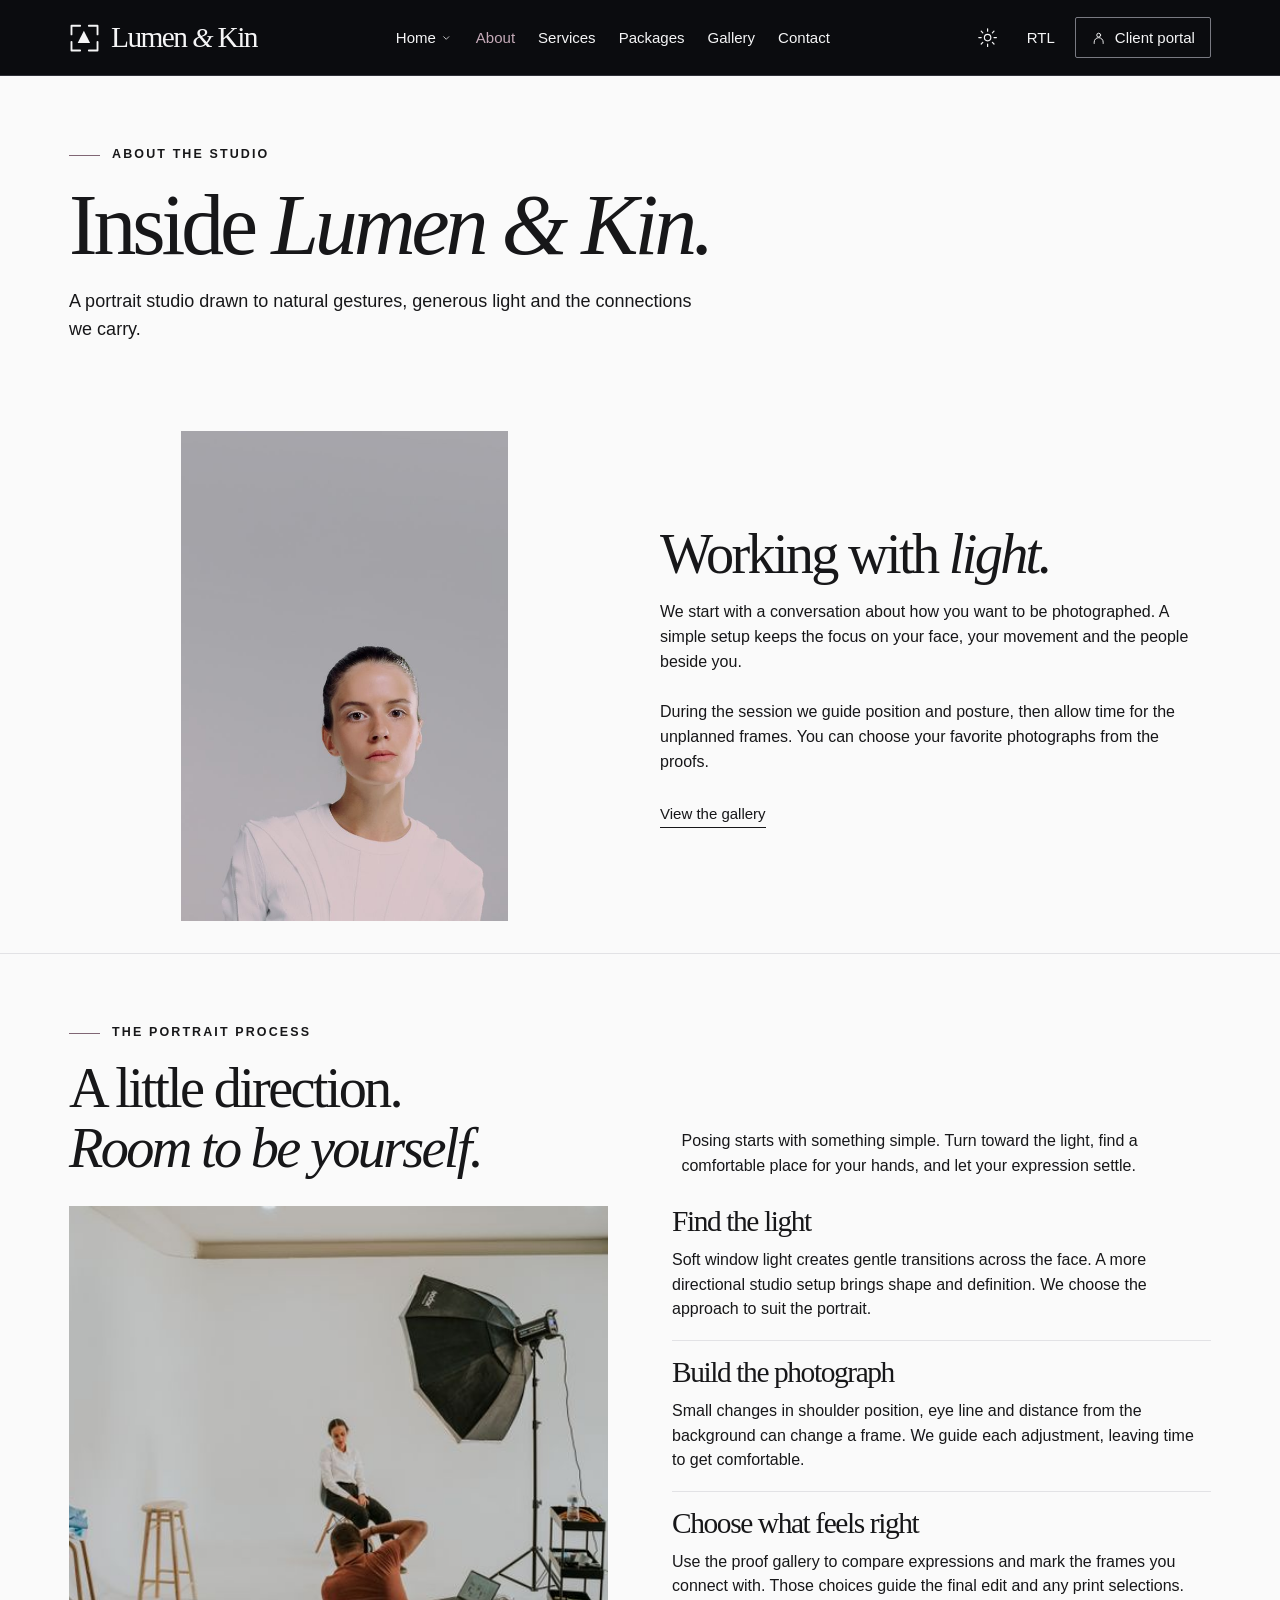
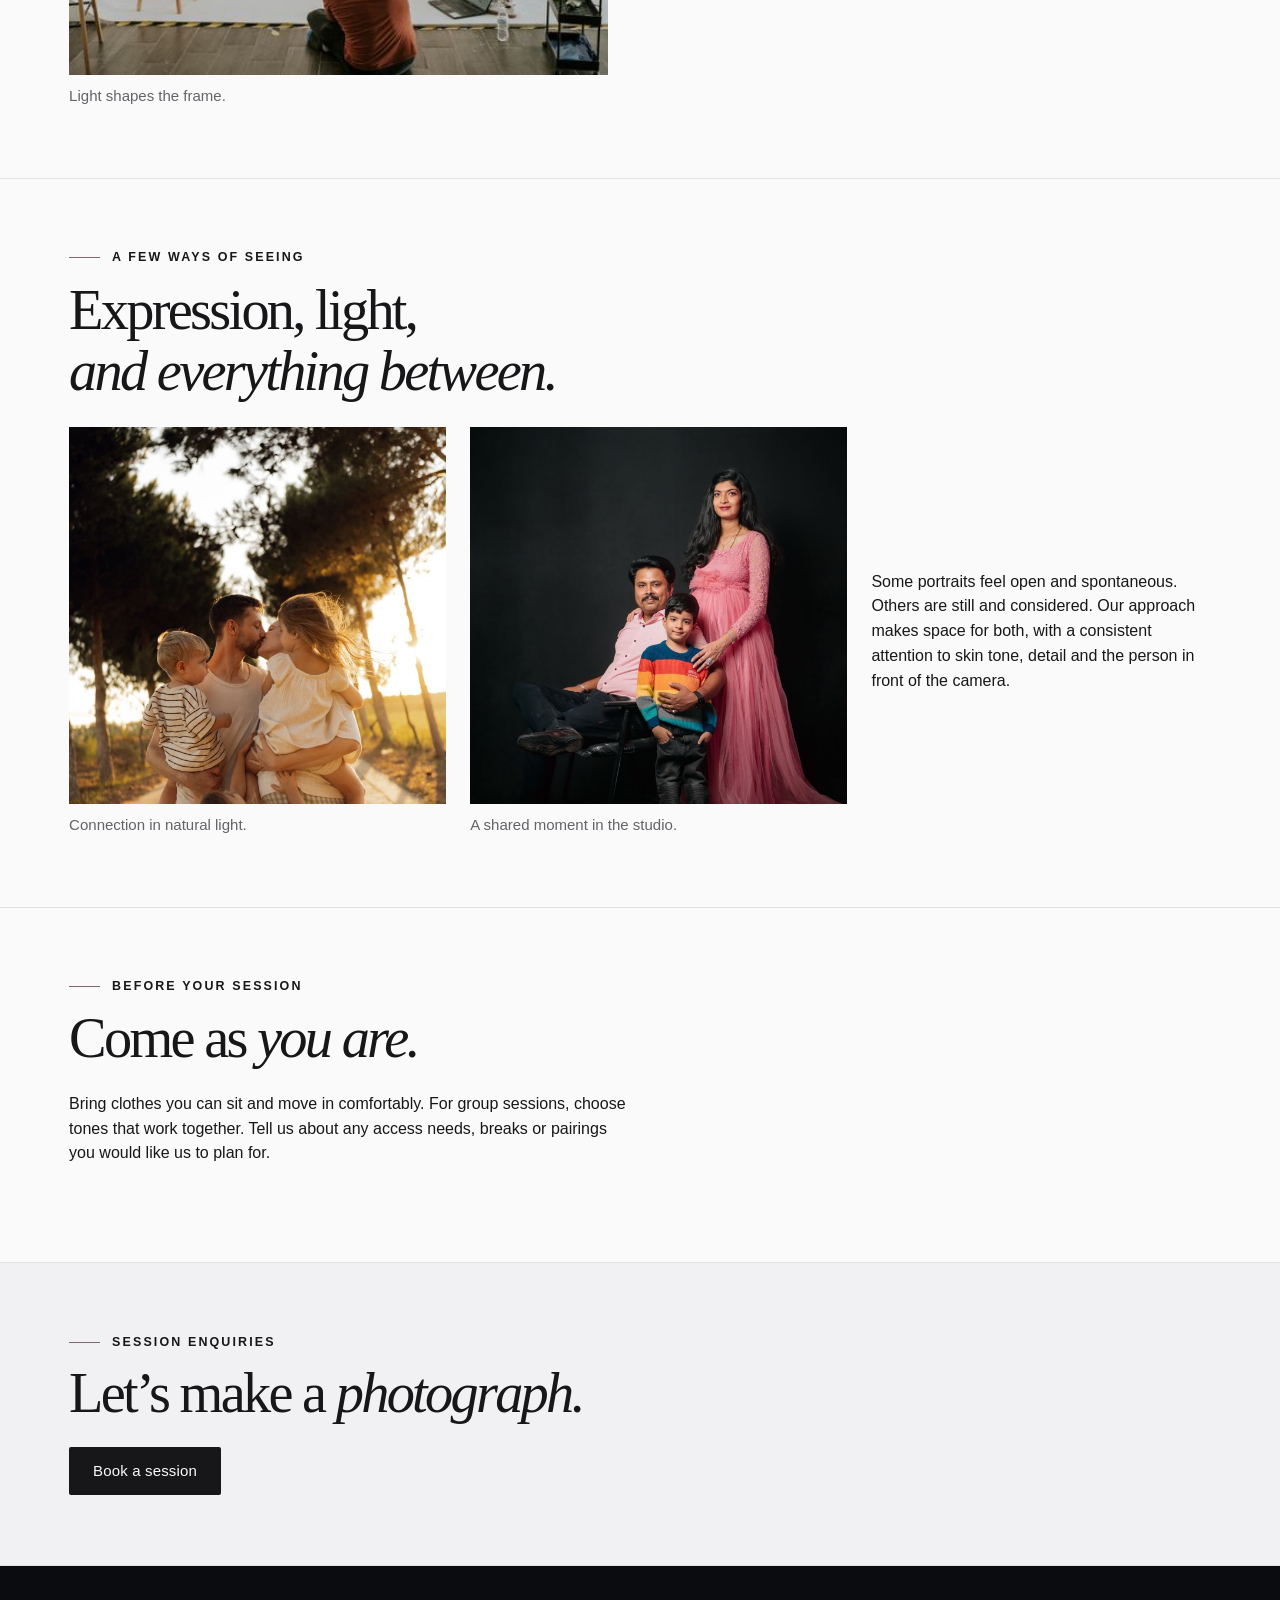
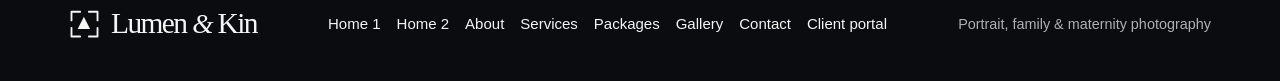
==== pages/about.html @ 0a86ef90 "Expand photography portfolio and refine monochrome visual system" ====
<!doctype html>
<html lang="en">
  <head>
    <meta charset="utf-8" />
    <meta name="viewport" content="width=device-width,initial-scale=1" />
    <title>About the studio | Lumen &amp; Kin</title>
    <meta
      name="description"
      content="Portrait, family and maternity photography at Lumen &amp; Kin."
    />
    <link rel="icon" href="../assets/icons/mark.svg" />
    <link rel="stylesheet" href="../assets/css/style.css" />
    <link rel="stylesheet" href="../assets/css/gallery.css" />
    <link rel="stylesheet" href="../assets/css/inner-pages.css" />
    <link rel="stylesheet" href="../assets/css/refinement.css" />
    <script src="../assets/js/prefs.js"></script>
  </head>
  <body data-page="about">
    <header>
      <a class="brand" href="../index.html"
        ><svg
          aria-hidden="true"
          viewBox="0 0 25 25"
          fill="none"
          stroke="currentColor"
          stroke-width="1.5"
          stroke-linecap="round"
          stroke-linejoin="round"
        >
          <path d="M2 10V3h7m14 7V3h-7M2 16v7h7m14-7v7h-7" />
          <path d="m7 17 5-10 5 10Z" fill="currentColor" stroke="none" /></svg
        ><span>Lumen <i>&amp;</i> Kin</span></a
      >
      <nav>
        <details>
          <summary class="">
            Home
            <svg
              aria-hidden="true"
              viewBox="0 0 25 25"
              fill="none"
              stroke="currentColor"
              stroke-width="1.5"
              stroke-linecap="round"
              stroke-linejoin="round"
            >
              <path d="m7 10 5 5 5-5" />
            </svg>
          </summary>
          <div>
            <a class="" href="../index.html">Home 1</a
            ><a class="" href="../pages/home2.html">Home 2</a>
          </div>
        </details>
        <a class="active" href="../pages/about.html">About</a
        ><a class="" href="../pages/services.html">Services</a
        ><a class="" href="../pages/packages.html">Packages</a
        ><a class="" href="../pages/gallery.html">Gallery</a
        ><a class="" href="../pages/contact.html">Contact</a>
      </nav>
      <div class="utilities">
        <button class="icon" data-theme aria-label="Switch theme">
          <svg
            aria-hidden="true"
            viewBox="0 0 25 25"
            fill="none"
            stroke="currentColor"
            stroke-width="1.5"
            stroke-linecap="round"
            stroke-linejoin="round"
          >
            <circle cx="12" cy="12" r="4" />
            <path
              d="M12 1v3m0 16v3M1 12h3m16 0h3M4 4l2 2m12 12 2 2M4 20l2-2M18 6l2-2"
            />
          </svg></button
        ><button class="dir" data-dir>RTL</button
        ><a class="portal" href="../pages/login.html"
          ><svg
            aria-hidden="true"
            viewBox="0 0 25 25"
            fill="none"
            stroke="currentColor"
            stroke-width="1.5"
            stroke-linecap="round"
            stroke-linejoin="round"
          >
            <circle cx="12" cy="8" r="3" />
            <path d="M5 21v-2a7 7 0 0 1 14 0v2" />
          </svg>
          Client portal</a
        >
      </div>
      <button class="hamb icon" aria-label="Open navigation" data-menu>
        <svg
          aria-hidden="true"
          viewBox="0 0 25 25"
          fill="none"
          stroke="currentColor"
          stroke-width="1.5"
          stroke-linecap="round"
          stroke-linejoin="round"
        >
          <path d="M3 6h18M3 12h18M3 18h18" />
        </svg>
      </button>
    </header>
    <dialog class="drawer">
      <div class="drawer-head">
        <a class="brand" href="../index.html"
          ><svg
            aria-hidden="true"
            viewBox="0 0 25 25"
            fill="none"
            stroke="currentColor"
            stroke-width="1.5"
            stroke-linecap="round"
            stroke-linejoin="round"
          >
            <path d="M2 10V3h7m14 7V3h-7M2 16v7h7m14-7v7h-7" />
            <path d="m7 17 5-10 5 10Z" fill="currentColor" stroke="none" /></svg
          ><span>Lumen <i>&amp;</i> Kin</span></a
        ><button class="icon" data-close aria-label="Close navigation">
          <svg
            aria-hidden="true"
            viewBox="0 0 25 25"
            fill="none"
            stroke="currentColor"
            stroke-width="1.5"
            stroke-linecap="round"
            stroke-linejoin="round"
          >
            <path d="m5 5 14 14M19 5 5 19" />
          </svg>
        </button>
      </div>
      <div class="drawer-links">
        <a class="" href="../index.html">Home 1</a
        ><a class="" href="../pages/home2.html">Home 2</a
        ><a class="active" href="../pages/about.html">About</a
        ><a class="" href="../pages/services.html">Services</a
        ><a class="" href="../pages/packages.html">Packages</a
        ><a class="" href="../pages/gallery.html">Gallery</a
        ><a class="" href="../pages/contact.html">Contact</a
        ><a class="" href="../pages/login.html">Client portal</a>
      </div>
      <div class="tools">
        <button class="icon" data-theme aria-label="Switch theme">
          <svg
            aria-hidden="true"
            viewBox="0 0 25 25"
            fill="none"
            stroke="currentColor"
            stroke-width="1.5"
            stroke-linecap="round"
            stroke-linejoin="round"
          >
            <circle cx="12" cy="12" r="4" />
            <path
              d="M12 1v3m0 16v3M1 12h3m16 0h3M4 4l2 2m12 12 2 2M4 20l2-2M18 6l2-2"
            />
          </svg></button
        ><button class="dir" data-dir>RTL</button>
      </div>
    </dialog>
    <main>
      <section class="pagehead wrap">
        <div class="eyebrow"><b></b>ABOUT THE STUDIO</div>
        <h1>Inside <em>Lumen &amp; Kin.</em></h1>
        <p>
          A portrait studio drawn to natural gestures, generous light and the
          connections we carry.
        </p>
      </section>
      <section class="wrap story">
        <img
          src="../assets/images/portraits/p-about.jpg"
          alt="A portrait in soft, directional light"
          class=""
          loading="lazy"
          decoding="async"
          srcset="
            ../assets/images/portraits/p-about-small.jpg  640w,
            ../assets/images/portraits/p-about.jpg       1400w
          "
          sizes="(max-width:740px) 100vw, 50vw"
          width="1400"
          height="2100"
        />
        <div>
          <h2>Working with <em>light.</em></h2>
          <p>
            We start with a conversation about how you want to be photographed.
            A simple setup keeps the focus on your face, your movement and the
            people beside you.
          </p>
          <p>
            During the session we guide position and posture, then allow time
            for the unplanned frames. You can choose your favorite photographs
            from the proofs.
          </p>
          <a class="textlink" href="../pages/gallery.html">View the gallery</a>
        </div>
      </section>
      <section class="wrap process-feature">
        <div class="eyebrow"><b></b>THE PORTRAIT PROCESS</div>
        <div class="process-heading">
          <h2>A little direction.<br /><em>Room to be yourself.</em></h2>
          <p>
            Posing starts with something simple. Turn toward the light, find a
            comfortable place for your hands, and let your expression settle.
          </p>
        </div>
        <div class="process-grid">
          <figure>
            <img
              src="../assets/images/studio/session-light.jpg"
              alt="A model being photographed during a portrait session"
              class=""
              loading="lazy"
              decoding="async"
              srcset="
                ../assets/images/studio/session-light-small.jpg  640w,
                ../assets/images/studio/session-light.jpg       1400w
              "
              sizes="(max-width:740px) 100vw, 50vw"
              width="1400"
              height="933"
            />
            <figcaption>Light shapes the frame.</figcaption>
          </figure>
          <div>
            <article>
              <h3>Find the light</h3>
              <p>
                Soft window light creates gentle transitions across the face. A
                more directional studio setup brings shape and definition. We
                choose the approach to suit the portrait.
              </p>
            </article>
            <article>
              <h3>Build the photograph</h3>
              <p>
                Small changes in shoulder position, eye line and distance from
                the background can change a frame. We guide each adjustment,
                leaving time to get comfortable.
              </p>
            </article>
            <article>
              <h3>Choose what feels right</h3>
              <p>
                Use the proof gallery to compare expressions and mark the frames
                you connect with. Those choices guide the final edit and any
                print selections.
              </p>
            </article>
          </div>
        </div>
      </section>
      <section class="wrap portrait-notes">
        <div class="eyebrow"><b></b>A FEW WAYS OF SEEING</div>
        <h2>Expression, light,<br /><em>and everything between.</em></h2>
        <div class="portrait-notes-grid">
          <figure>
            <img
              src="../assets/images/family/family-2.jpg"
              alt="Family embracing in outdoor light"
              class=""
              loading="lazy"
              decoding="async"
              srcset="
                ../assets/images/family/family-2-small.jpg  640w,
                ../assets/images/family/family-2.jpg       1100w
              "
              sizes="(max-width:740px) 100vw, 50vw"
              width="1100"
              height="1650"
            />
            <figcaption>Connection in natural light.</figcaption>
          </figure>
          <figure>
            <img
              src="../assets/images/maternity/maternity-2.jpg"
              alt="A family maternity portrait"
              class=""
              loading="lazy"
              decoding="async"
              srcset="
                ../assets/images/maternity/maternity-2-small.jpg  640w,
                ../assets/images/maternity/maternity-2.jpg       1100w
              "
              sizes="(max-width:740px) 100vw, 50vw"
              width="1100"
              height="1650"
            />
            <figcaption>A shared moment in the studio.</figcaption>
          </figure>
          <p>
            Some portraits feel open and spontaneous. Others are still and
            considered. Our approach makes space for both, with a consistent
            attention to skin tone, detail and the person in front of the
            camera.
          </p>
        </div>
      </section>
      <section class="wrap textblock">
        <div class="eyebrow"><b></b>BEFORE YOUR SESSION</div>
        <h2>Come as <em>you are.</em></h2>
        <p>
          Bring clothes you can sit and move in comfortably. For group sessions,
          choose tones that work together. Tell us about any access needs,
          breaks or pairings you would like us to plan for.
        </p>
      </section>
      <section class="invite wrap">
        <div class="eyebrow"><b></b>SESSION ENQUIRIES</div>
        <h2>Let’s make a <em>photograph.</em></h2>
        <a class="button" href="../pages/contact.html">Book a session</a>
      </section>
    </main>
    <footer>
      <a class="brand" href="../index.html"
        ><svg
          aria-hidden="true"
          viewBox="0 0 25 25"
          fill="none"
          stroke="currentColor"
          stroke-width="1.5"
          stroke-linecap="round"
          stroke-linejoin="round"
        >
          <path d="M2 10V3h7m14 7V3h-7M2 16v7h7m14-7v7h-7" />
          <path d="m7 17 5-10 5 10Z" fill="currentColor" stroke="none" /></svg
        ><span>Lumen <i>&amp;</i> Kin</span></a
      >
      <nav>
        <a class="" href="../index.html">Home 1</a
        ><a class="" href="../pages/home2.html">Home 2</a
        ><a class="active" href="../pages/about.html">About</a
        ><a class="" href="../pages/services.html">Services</a
        ><a class="" href="../pages/packages.html">Packages</a
        ><a class="" href="../pages/gallery.html">Gallery</a
        ><a class="" href="../pages/contact.html">Contact</a
        ><a class="" href="../pages/login.html">Client portal</a>
      </nav>
      <small>Portrait, family &amp; maternity photography</small>
    </footer>
    <button class="back icon" aria-label="Back to top">
      <svg
        aria-hidden="true"
        viewBox="0 0 25 25"
        fill="none"
        stroke="currentColor"
        stroke-width="1.5"
        stroke-linecap="round"
        stroke-linejoin="round"
      >
        <path d="m6 14 6-6 6 6" />
      </svg>
    </button>
    <dialog id="viewer">
      <div class="viewerbar">
        <span></span
        ><button class="icon" data-close aria-label="Close viewer">
          <svg
            aria-hidden="true"
            viewBox="0 0 25 25"
            fill="none"
            stroke="currentColor"
            stroke-width="1.5"
            stroke-linecap="round"
            stroke-linejoin="round"
          >
            <path d="m5 5 14 14M19 5 5 19" />
          </svg>
        </button>
      </div>
      <img alt="" />
      <div class="viewerbar">
        <button class="round" data-viewer="-1" aria-label="Previous photograph">
          <svg
            aria-hidden="true"
            viewBox="0 0 25 25"
            fill="none"
            stroke="currentColor"
            stroke-width="1.5"
            stroke-linecap="round"
            stroke-linejoin="round"
          >
            <path d="m14 6-6 6 6 6" />
          </svg></button
        ><button class="textlink" data-viewfav hidden></button
        ><button class="round" data-viewer="1" aria-label="Next photograph">
          <svg
            aria-hidden="true"
            viewBox="0 0 25 25"
            fill="none"
            stroke="currentColor"
            stroke-width="1.5"
            stroke-linecap="round"
            stroke-linejoin="round"
          >
            <path d="m10 6 6 6-6 6" />
          </svg>
        </button>
      </div>
    </dialog>
    <script defer src="../assets/js/site-config.js"></script>
    <script defer src="../assets/js/catalog.js"></script>
    <script defer src="../assets/js/main.js"></script>
    <script defer src="../assets/js/gallery.js"></script>
  </body>
</html>
---- assets/css/style.css ----
:root {
  color-scheme: light;
  --bg: #fafafa;
  --ink: #171719;
  --muted: #636368;
  --line: #e2e2e5;
  --card: #f1f1f3;
  --paper: #ffffff;
  --accent: #806674;
  --brand-mark: currentColor;
  --pad: clamp(20px, 5.4vw, 110px);
  font-family: "Helvetica Neue", Arial, sans-serif;
  font-size: 16px;
}
:root[data-theme="dark"] {
  color-scheme: dark;
  --bg: #0b0c0f;
  --ink: #f5f5f6;
  --muted: #aeafb7;
  --line: #303139;
  --card: #18191d;
  --paper: #18191d;
  --accent: #c5aab8;
}
* {
  box-sizing: border-box;
}
body {
  margin: 0;
  background: var(--bg);
  color: var(--ink);
  line-height: 1.55;
}
a,
button,
input,
select,
textarea {
  font: inherit;
}
a,
button {
  color: inherit;
}
a {
  text-decoration: none;
}
button,
summary,
select,
input[type="range"] {
  cursor: pointer;
}
button {
  background: none;
  border: 0;
}
button:focus-visible,
a:focus-visible,
summary:focus-visible,
input:focus-visible,
select:focus-visible,
textarea:focus-visible,
[tabindex]:focus-visible {
  outline: 3px solid var(--accent);
  outline-offset: 4px;
}
button:disabled {
  opacity: 0.45;
  cursor: default;
}
[hidden] {
  display: none !important;
}
svg {
  width: 20px;
  height: 20px;
  flex: none;
}
img {
  display: block;
  max-width: 100%;
}
h1,
h2,
h3,
.brand {
  font-family: Georgia, "Times New Roman", serif;
  font-weight: 400;
  line-height: 1.07;
  margin: 0;
  letter-spacing: -0.048em;
}
h1 {
  font-size: clamp(3.3rem, 6.7vw, 7rem);
}
h2 {
  font-size: clamp(2.5rem, 4.4vw, 4.8rem);
}
h3 {
  font-size: clamp(1.6rem, 2.6vw, 2.8rem);
}
p {
  max-width: 63ch;
  margin: 1rem 0 1.6rem;
}
.muted,
.meta,
small {
  color: var(--muted);
}
small,
.meta {
  font-size: 0.9rem;
}
em {
  font-weight: 400;
}
.wrap {
  padding: clamp(42px, 5.5vw, 95px) var(--pad);
}
header {
  position: sticky;
  z-index: 10;
  top: 0;
  padding: 0 var(--pad);
  height: 76px;
  background: #0b0c0f;
  color: #f5f5f6;
  display: flex;
  align-items: center;
  justify-content: space-between;
  gap: 24px;
  border-bottom: 1px solid #303139;
}
header nav,
.utilities,
.tools,
.actions,
.section-head,
.viewerbar,
.drawer-head {
  display: flex;
  align-items: center;
  gap: 20px;
}
.brand {
  display: inline-flex;
  align-items: center;
  gap: 11px;
  font-size: clamp(25px, 2.3vw, 38px);
  white-space: nowrap;
  direction: ltr;
}
.brand svg {
  width: 31px;
  height: 31px;
  color: var(--brand-mark);
}
.brand i {
  color: var(--brand-mark);
  font-size: 0.93em;
}
.brand span {
  letter-spacing: -0.055em;
}
header nav {
  gap: clamp(15px, 1.8vw, 32px);
}
header nav a,
summary,
.portal,
.dir {
  font-size: 15px;
}
header nav a:hover,
header summary:hover,
header .active {
  color: #c5aab8;
}
details {
  position: relative;
}
summary {
  display: flex;
  align-items: center;
  gap: 4px;
  list-style: none;
}
summary::-webkit-details-marker {
  display: none;
}
summary svg {
  width: 13px;
}
header details > div {
  position: absolute;
  top: calc(100% + 14px);
  background: #18191d;
  padding: 12px;
  min-width: 115px;
  box-shadow: 0 8px 22px #0004;
}
header details a {
  display: block;
  padding: 7px;
}
.utilities {
  gap: 15px;
}
.portal {
  display: flex;
  gap: 8px;
  align-items: center;
  border: 1px solid #797a82;
  padding: 8px 15px;
  border-radius: 2px;
}
.portal svg {
  width: 16px;
}
.icon,
.round {
  display: inline-grid;
  place-items: center;
  min-width: 38px;
  min-height: 38px;
  padding: 6px;
}
.dir {
  padding: 5px;
}
.hamb {
  display: none;
}
.button {
  min-height: 46px;
  display: inline-flex;
  align-items: center;
  justify-content: center;
  background: var(--ink);
  color: var(--bg);
  padding: 11px 23px;
  border: 1px solid transparent;
  border-radius: 2px;
  font-size: 15px;
  font-weight: 500;
  letter-spacing: 0.01em;
}
.button:hover {
  filter: brightness(0.92);
}
.button.outline {
  border: 1px solid currentColor;
  background: transparent;
  color: inherit;
}
.actions {
  gap: 12px;
  flex-wrap: wrap;
}
.eyebrow {
  display: flex;
  align-items: center;
  gap: 12px;
  letter-spacing: 0.17em;
  font-size: 0.78rem;
  font-weight: 600;
  line-height: 1.4;
  text-transform: uppercase;
}
.eyebrow b {
  width: 31px;
  height: 1px;
  background: var(--accent);
}
.round {
  border: 1px solid currentColor;
  border-radius: 50%;
  width: 36px;
  height: 36px;
  min-width: 36px;
  min-height: 36px;
}
.round svg {
  width: 16px;
  height: 16px;
}
.round:hover {
  background: #8883;
}
.section-head {
  justify-content: space-between;
  align-items: baseline;
  flex-wrap: wrap;
}
.section-head h2,
.textblock h2,
.invite h2 {
  margin: 12px 0 24px;
}
.textlink {
  display: inline-flex;
  align-items: center;
  gap: 8px;
  border-bottom: 1px solid currentColor;
  font-size: 15px;
  padding: 2px 0;
}
.textlink svg {
  width: 15px;
  height: 15px;
}
.textblock,
.invite,
footer,
.packages article {
  border-top: 1px solid var(--line);
}
.story {
  display: grid;
  grid-template-columns: 1fr 1fr;
  gap: clamp(30px, 7vw, 120px);
  align-items: center;
}
.story > img {
  width: 100%;
  height: clamp(310px, 36vw, 580px);
  object-fit: cover;
  object-position: center 30%;
}
.story .eyebrow {
  margin-bottom: 18px;
}
.invite {
  background: var(--card);
}
footer {
  padding: 42px var(--pad);
  background: #0b0c0f;
  color: #f5f5f6;
  display: flex;
  align-items: center;
  flex-wrap: wrap;
  justify-content: space-between;
  gap: 28px;
}
footer nav {
  display: flex;
  gap: 16px;
  flex-wrap: wrap;
  font-size: 15px;
}
footer small {
  color: #aeafb7;
}
.back {
  position: fixed;
  bottom: 18px;
  right: 18px;
  border-radius: 50%;
  background: var(--ink);
  color: var(--bg);
  z-index: 5;
  visibility: hidden;
}
.back.show {
  visibility: visible;
}
.pagehead {
  padding-bottom: 30px;
}
.pagehead h1 {
  margin: 16px 0;
}
.pagehead p {
  font-size: 18px;
}
.service {
  scroll-margin-top: 76px;
}
.service:nth-of-type(odd) > img {
  order: 1;
}
.packages {
  display: grid;
  grid-template-columns: 1fr 1fr;
  gap: 22px;
  padding-top: 10px;
}
.packages article {
  background: var(--card);
  padding: clamp(20px, 3vw, 55px);
  scroll-margin-top: 96px;
}
.packages article:nth-child(2) {
  background: #18191d;
  color: #f5f5f6;
}
.packages article:nth-child(2) .meta {
  color: #aeafb7;
}
.packages h2 {
  font-size: clamp(34px, 3.6vw, 65px);
  margin: 14px 0;
}
.packages strong {
  font:
    32px Georgia,
    serif;
}
.choice {
  border: 1px solid var(--line);
  padding: 8px 14px;
}
.choice[aria-pressed="true"] {
  background: var(--ink);
  color: var(--bg);
}
.thumb {
  padding: 0;
  text-align: start;
  display: block;
  width: 100%;
}
dialog {
  color: var(--ink);
  background: var(--bg);
  border: 1px solid var(--line);
  max-width: 94vw;
}
dialog::backdrop {
  background: #0b0c0fbb;
}
body:has(dialog[open]) {
  overflow: hidden;
}
.drawer {
  position: fixed;
  inset: 0 auto 0 0;
  margin: 0;
  height: 100dvh;
  max-height: none;
  width: min(350px, 90vw);
  padding: 20px;
  overflow: auto;
}
.drawer-head,
.viewerbar {
  justify-content: space-between;
}
.drawer-links {
  display: grid;
  gap: 2px;
  margin: 20px 0;
}
.drawer-links a {
  padding: 9px 0;
  border-bottom: 1px solid var(--line);
}
.drawer .brand svg,
.drawer .brand i {
  color: var(--accent);
}
.viewerbar {
  padding: 6px;
}
.formwrap {
  max-width: 1050px;
  padding-top: 10px;
}
.formgrid {
  display: grid;
  grid-template-columns: 1fr 1fr;
  gap: 0 18px;
}
label {
  display: block;
  margin-bottom: 18px;
  font-size: 15px;
}
input,
textarea,
select {
  display: block;
  width: 100%;
  margin-top: 6px;
  border: 1px solid var(--line);
  border-radius: 2px;
  background: var(--paper);
  color: var(--ink);
  padding: 12px;
  min-width: 0;
}
select {
  appearance: none;
  padding-inline-end: 32px;
  background-image: url("data:image/svg+xml,%3Csvg xmlns='http://www.w3.org/2000/svg' width='12' height='8'%3E%3Cpath d='m1 1 5 5 5-5' fill='none' stroke='%23888075' stroke-width='2'/%3E%3C/svg%3E");
  background-repeat: no-repeat;
  background-position: right 12px center;
}
textarea {
  resize: vertical;
}
pre {
  white-space: pre-wrap;
  overflow-wrap: anywhere;
  font: inherit;
}
.check {
  display: flex;
  gap: 10px;
  align-items: center;
}
.check input {
  width: auto;
  margin: 0;
}
#review h2 {
  font-size: clamp(26px, 3vw, 40px);
  margin: 20px 0;
}
.notice {
  color: var(--muted);
  font-size: 15px;
}
.check input {
  accent-color: var(--accent);
}
[dir="rtl"] select {
  background-position: left 12px center;
}
@media (max-width: 1180px) {
  header nav,
  .utilities {
    display: none;
  }
  .hamb {
    display: flex;
  }
}
@media (max-width: 740px) {
  header {
    height: 64px;
  }
  .brand {
    font-size: 27px;
  }
  .wide {
    display: none;
  }
  .story,
  .packages,
  .formgrid {
    grid-template-columns: 1fr;
  }
  .story {
    gap: 24px;
  }
  .service:nth-of-type(odd) > img {
    order: 0;
  }
  .pagehead p {
    font-size: 16px;
  }
  .section-head {
    gap: 4px;
  }
  .textlink {
    font-size: 14px;
  }
  .eyebrow {
    font-size: 12px;
  }
  .actions {
    gap: 8px;
  }
  .invite h2 {
    margin: 14px 0 22px;
  }
  .drawer .tools {
    gap: 12px;
  }
}
@media (prefers-reduced-motion: reduce) {
  *,
  *::before,
  *::after {
    animation: none !important;
    transition: none !important;
    scroll-behavior: auto !important;
  }
}
---- assets/css/gallery.css ----
.filters {
  display: flex;
  gap: 8px;
  flex-wrap: wrap;
  margin-bottom: 24px;
}
.filters button {
  border: 1px solid var(--line);
  padding: 8px 14px;
}
.filters [aria-pressed="true"] {
  background: var(--ink);
  color: var(--bg);
}
.gallery-grid {
  display: grid;
  grid-template-columns: repeat(3, minmax(0, 1fr));
  gap: 24px;
}
.gallery-grid button {
  padding: 0;
  text-align: start;
  display: block;
  width: 100%;
}
.gallery-grid img {
  width: 100%;
  aspect-ratio: 4/5;
  object-fit: cover;
  object-position: 50% 30%;
  background: var(--card);
}
.gallery-grid button span {
  display: flex;
  align-items: baseline;
  justify-content: space-between;
  gap: 8px;
  margin-top: 8px;
  font:
    24px Georgia,
    serif;
}
.gallery-grid small {
  font:
    14px Arial,
    sans-serif;
}
#viewer {
  width: fit-content;
  padding: 14px;
}
#viewer > img {
  width: auto;
  max-width: min(960px, 85vw);
  height: min(65vh, 700px);
  object-fit: contain;
}
@media (max-width: 740px) {
  .gallery-grid {
    grid-template-columns: repeat(2, minmax(0, 1fr));
    gap: 14px;
  }
  .gallery-grid button span {
    display: block;
    font-size: 20px;
  }
  .gallery-grid small {
    display: block;
  }
}
#viewer {
  touch-action: pan-y;
}
---- assets/css/inner-pages.css ----
.process-feature,
.portrait-notes,
.service-prep,
.package-comparison,
.photo-faq {
  border-top: 1px solid var(--line);
}
.process-heading {
  display: grid;
  grid-template-columns: 1.1fr 1fr;
  align-items: end;
  gap: 30px;
  margin: 16px 0 28px;
}
.process-heading p {
  margin: 0;
}
.process-grid {
  display: grid;
  grid-template-columns: 1fr 1fr;
  align-items: start;
  gap: clamp(24px, 5vw, 70px);
}
.process-grid figure,
.portrait-notes figure {
  margin: 0;
}
.process-grid img {
  width: 100%;
  height: auto;
  aspect-ratio: 1.15;
  object-fit: cover;
  object-position: center;
}
.process-grid article + article {
  border-top: 1px solid var(--line);
  padding-top: 16px;
}
.process-grid h3,
.prep-columns h3,
.enquiry-guide h3 {
  font-size: clamp(25px, 2.3vw, 36px);
}
.process-grid article p {
  margin: 10px 0 18px;
}
.process-grid figcaption,
.portrait-notes figcaption {
  font-size: 15px;
  color: var(--muted);
  margin-top: 9px;
}
.portrait-notes h2,
.service-prep h2,
.package-comparison h2,
.photo-faq h2 {
  margin: 14px 0 26px;
}
.portrait-notes-grid {
  display: grid;
  grid-template-columns: 1fr 1fr 0.9fr;
  gap: 24px;
  align-items: center;
}
.portrait-notes-grid img {
  width: 100%;
  height: auto;
  aspect-ratio: 1;
  object-fit: cover;
  object-position: center 28%;
}
.portrait-notes-grid p {
  margin: 0;
}
.prep-columns {
  display: grid;
  grid-template-columns: 1fr 1fr;
  gap: clamp(20px, 5vw, 80px);
}
.service-portrait {
  padding-top: 24px;
}
.service-family {
  grid-template-columns: 1.15fr 0.85fr;
  background: var(--card);
}
.service-family > img {
  order: 0 !important;
  height: auto;
  aspect-ratio: 1.15;
}
.service-maternity {
  grid-template-columns: 0.82fr 1fr;
}
.service-maternity > img {
  order: 1 !important;
  height: clamp(340px, 40vw, 550px);
  object-fit: contain;
}
.package-context {
  display: grid;
  grid-template-columns: 0.8fr 1.2fr;
  gap: clamp(24px, 5vw, 70px);
  align-items: center;
  padding-top: 15px;
  padding-bottom: 36px;
}
.package-context h2 {
  font-size: clamp(34px, 3.4vw, 58px);
  margin-top: 16px;
}
.package-photo-strip {
  display: grid;
  grid-template-columns: repeat(3, 1fr);
  gap: 12px;
}
.package-photo-strip img {
  width: 100%;
  height: auto;
  aspect-ratio: 0.68;
  object-fit: cover;
  object-position: center 25%;
}
.comparison-scroll {
  overflow-x: auto;
  border: 1px solid var(--line);
}
.comparison-scroll table {
  width: 100%;
  min-width: 720px;
  border-collapse: collapse;
  text-align: start;
}
.comparison-scroll caption {
  text-align: start;
  padding: 14px 18px;
  color: var(--muted);
  font-size: 15px;
}
.comparison-scroll th,
.comparison-scroll td {
  padding: 16px 18px;
  text-align: start;
  border-top: 1px solid var(--line);
  font-size: 15px;
}
.comparison-scroll th {
  font-weight: 500;
}
.enquiry-guide {
  display: grid;
  grid-template-columns: 0.8fr 1.2fr;
  align-items: center;
  gap: clamp(24px, 6vw, 80px);
  border-top: 1px solid var(--line);
}
.enquiry-guide img {
  width: 100%;
  height: auto;
  max-height: 460px;
  object-fit: cover;
  object-position: center 25%;
}
.enquiry-guide h2 {
  margin-top: 16px;
}
.photo-faq details {
  border-top: 1px solid var(--line);
  padding: 18px 0;
}
.photo-faq details:last-child {
  border-bottom: 1px solid var(--line);
}
.photo-faq summary {
  display: list-item;
  font-size: 18px;
  line-height: 1.5;
  list-style-position: inside;
}
.photo-faq details p {
  padding-inline-start: 22px;
  margin: 14px 0 0;
}
@media (min-width: 741px) and (max-width: 1024px) {
  .process-grid {
    gap: 26px;
  }
  .portrait-notes-grid {
    grid-template-columns: 1fr 1fr;
  }
  .portrait-notes-grid p {
    grid-column: 1 / -1;
    max-width: none;
  }
  .package-context {
    grid-template-columns: 1fr;
  }
  .package-context p {
    max-width: 72ch;
  }
  .package-photo-strip img {
    aspect-ratio: 1;
  }
  .service-family,
  .service-maternity {
    grid-template-columns: 1fr 1fr;
    gap: 28px;
  }
  .service p {
    font-size: 16px;
  }
}
@media (max-width: 740px) {
  .process-heading,
  .process-grid,
  .prep-columns,
  .package-context,
  .enquiry-guide,
  .service-family,
  .service-maternity {
    grid-template-columns: 1fr;
    gap: 22px;
  }
  .portrait-notes-grid {
    grid-template-columns: 1fr 1fr;
    gap: 14px;
  }
  .portrait-notes-grid p {
    grid-column: 1 / -1;
    margin-top: 10px;
  }
  .service-family > img,
  .service-maternity > img {
    order: 0 !important;
  }
  .service-maternity > img {
    max-height: 450px;
    height: auto;
  }
  .package-photo-strip {
    gap: 8px;
  }
  .package-photo-strip img {
    aspect-ratio: 0.66;
  }
  .enquiry-guide img {
    max-height: 330px;
  }
}
.service-family > img {
  aspect-ratio: auto;
  max-height: 560px;
  object-fit: contain;
}
body[data-page="contact"] .formwrap {
  margin-inline: auto;
}
body[data-page="about"] .story > img {
  object-position: center 65%;
}
---- assets/css/refinement.css ----
.collection-intro {
  max-width: 760px;
  margin-bottom: 28px;
}
.collection-intro h2 {
  margin: 14px 0 18px;
}
.collection-intro p {
  margin-bottom: 0;
}
figure {
  margin: 0;
  min-width: 0;
}
figcaption {
  font-size: 15px;
  color: var(--muted);
  margin-top: 10px;
}
.portrait-edit {
  border-top: 1px solid var(--line);
  padding-block: 48px;
}
.contact-sheet {
  display: grid;
  grid-template-columns: 1.1fr 0.85fr 1.1fr 0.85fr;
  gap: 16px;
  align-items: start;
  margin-block: 30px 24px;
}
.contact-sheet figure {
  padding: 10px;
  background: var(--paper);
  border: 1px solid var(--line);
}
.contact-sheet figure:nth-child(even) {
  margin-top: 38px;
}
.contact-sheet img {
  width: 100%;
  height: auto;
  aspect-ratio: 3/4;
  object-fit: cover;
  object-position: 50% 25%;
}
.contact-sheet figcaption {
  margin: 12px 0 3px;
}
.craft {
  padding-block: 48px;
  border-top: 1px solid var(--line);
}
.craft-spread {
  display: grid;
  grid-template-columns: 1.2fr 1fr;
  gap: 36px;
  align-items: start;
}
.craft-spread > img {
  width: 100%;
  height: auto;
  max-height: 680px;
  object-fit: contain;
}
.craft-spread > div > img {
  width: 100%;
  height: 240px;
  object-fit: cover;
  object-position: center 30%;
  margin-bottom: 24px;
}
.craft h3 {
  font-size: 28px;
}
.craft p {
  margin-block: 10px 22px;
}
.print-feature {
  background: var(--card);
  padding-block: 48px;
}
.print-spread {
  display: grid;
  grid-template-columns: 1fr 1fr;
  gap: 60px;
  align-items: center;
}
.physical-print {
  padding: clamp(18px, 3vw, 46px);
  background: #fff;
  transform: rotate(-2deg);
  margin: 14px;
  box-shadow: 0 8px 20px #0002;
  color: #303036;
}
.physical-print img {
  width: 100%;
  height: auto;
}
.physical-print figcaption {
  color: #636368;
  margin-top: 20px;
}
.print-spread h3 {
  font-size: clamp(30px, 3vw, 46px);
}
.family-chapters {
  padding-block: 40px;
  border-top: 1px solid var(--line);
}
.chapter-sequence {
  display: grid;
  grid-template-columns: 1.25fr 1fr 1fr;
  gap: 20px;
  margin: 28px 0;
}
.chapter-sequence img {
  width: 100%;
  height: auto;
  aspect-ratio: 4/5;
  object-fit: cover;
  object-position: center 30%;
}
.natural-light {
  padding-block: 42px;
  background: var(--card);
}
.natural-sequence {
  display: grid;
  grid-template-columns: repeat(3, minmax(0, 1fr));
  gap: 24px;
}
.natural-sequence img {
  width: 100%;
  height: auto;
  aspect-ratio: 4/5;
  object-fit: cover;
  object-position: center 25%;
}
.session-discovery {
  padding-block: 42px;
  border-top: 1px solid var(--line);
}
.session-discovery article {
  display: grid;
  grid-template-columns: 1fr 1.3fr auto;
  gap: 24px;
  align-items: center;
  border-top: 1px solid var(--line);
  padding: 22px 0;
}
.session-discovery article h3 {
  font-size: 30px;
}
.session-discovery article p {
  margin: 0;
}
.session-discovery > .actions {
  margin-top: 24px;
}
body[data-page="home2"] .alternate {
  padding-bottom: 30px;
}
body[data-page="home2"] .alternate > img {
  height: auto;
  max-height: 570px;
  object-fit: contain;
}
body[data-page="home2"] .story {
  padding-block: 36px;
  gap: 40px;
}
body[data-page="home2"] .story > img {
  height: auto;
  max-height: 460px;
  object-fit: contain;
}
body[data-page="home2"] .textblock {
  padding-block: 36px;
}
body[data-page="home"] .featured-story {
  padding-block: 42px;
}
body[data-page="home"] .featured-story > img {
  height: auto;
  max-height: 490px;
  object-fit: contain;
}
body[data-page="gallery"] .pagehead {
  padding-bottom: 10px;
}
body[data-page="gallery"] main > .wrap:last-child {
  padding-top: 24px;
}
.gallery-grid {
  align-items: start;
}
.gallery-grid img {
  height: auto;
  aspect-ratio: auto;
}
.gallery-grid button {
  break-inside: avoid;
}
.gallery-grid button span {
  font-size: 22px;
}
@media (max-width: 1024px) {
  .craft-spread {
    gap: 24px;
  }
  .print-spread {
    gap: 28px;
  }
  .contact-sheet {
    grid-template-columns: repeat(2, minmax(0, 1fr));
  }
  .contact-sheet figure:nth-child(even) {
    margin-top: 0;
  }
  .session-discovery article {
    grid-template-columns: 1fr 1.5fr;
  }
  .session-discovery article > a {
    grid-column: 2;
    justify-self: start;
  }
}
@media (max-width: 740px) {
  .collection-intro h2 {
    font-size: clamp(34px, 9vw, 52px);
  }
  .portrait-edit,
  .craft,
  .print-feature,
  .family-chapters,
  .natural-light,
  .session-discovery {
    padding-block: 34px;
  }
  .contact-sheet {
    gap: 12px;
  }
  .contact-sheet figure {
    padding: 6px;
  }
  .contact-sheet figcaption {
    font-size: 14px;
    line-height: 1.4;
  }
  .craft-spread,
  .print-spread {
    grid-template-columns: 1fr;
    gap: 24px;
  }
  .craft-spread > img {
    max-height: 420px;
  }
  .craft-spread > div > img {
    height: auto;
    max-height: 360px;
    object-fit: contain;
  }
  .chapter-sequence {
    grid-template-columns: 1fr;
    gap: 24px;
  }
  .chapter-sequence img {
    aspect-ratio: auto;
    max-height: 470px;
    object-fit: contain;
    background: var(--card);
  }
  .natural-sequence {
    grid-template-columns: repeat(2, minmax(0, 1fr));
    gap: 16px;
  }
  .natural-sequence figure:last-child {
    grid-column: 1/-1;
    max-width: 70%;
  }
  .session-discovery article {
    grid-template-columns: 1fr;
    gap: 10px;
  }
  .session-discovery article > a {
    grid-column: auto;
  }
  body[data-page="home2"] .story {
    gap: 24px;
  }
  .gallery-grid button span {
    font-size: 20px;
  }
}
body[data-page="gallery"] .gallery-grid {
  display: block;
  columns: 3;
  column-gap: 24px;
}
body[data-page="gallery"] .gallery-grid > button {
  display: inline-block;
  width: 100%;
  margin-bottom: 26px;
  vertical-align: top;
}
body[data-page="about"] .story {
  padding-block: 32px;
  gap: 40px;
}
body[data-page="about"] .story > img {
  height: auto;
  max-height: 490px;
  object-fit: contain;
}
@media (max-width: 740px) {
  body[data-page="gallery"] .gallery-grid {
    columns: 2;
    column-gap: 14px;
  }
  body[data-page="gallery"] .gallery-grid > button {
    margin-bottom: 20px;
  }
}

@media (min-width: 1025px) {
  body[data-page="home2"] .story:has(img[src*="m-window"]) {
    grid-template-columns: minmax(240px, 380px) minmax(0, 600px);
    justify-content: center;
  }
}
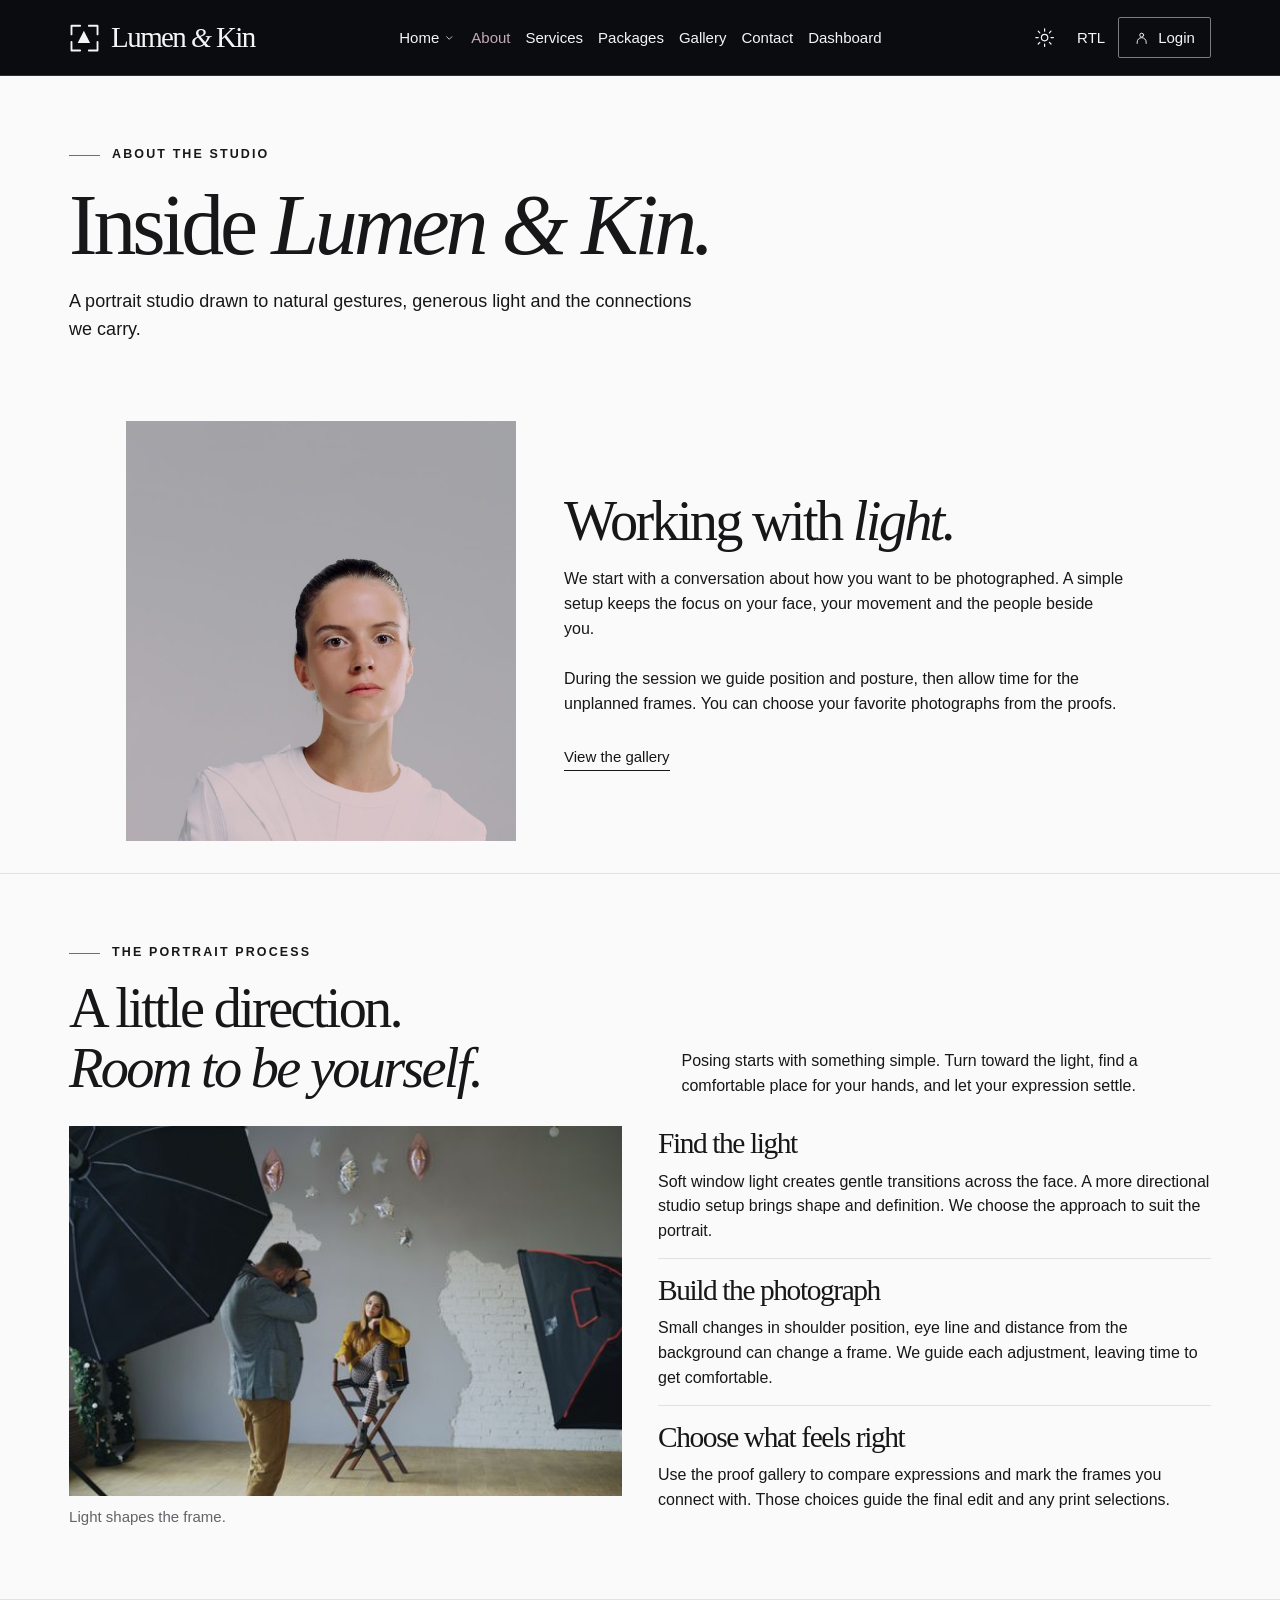
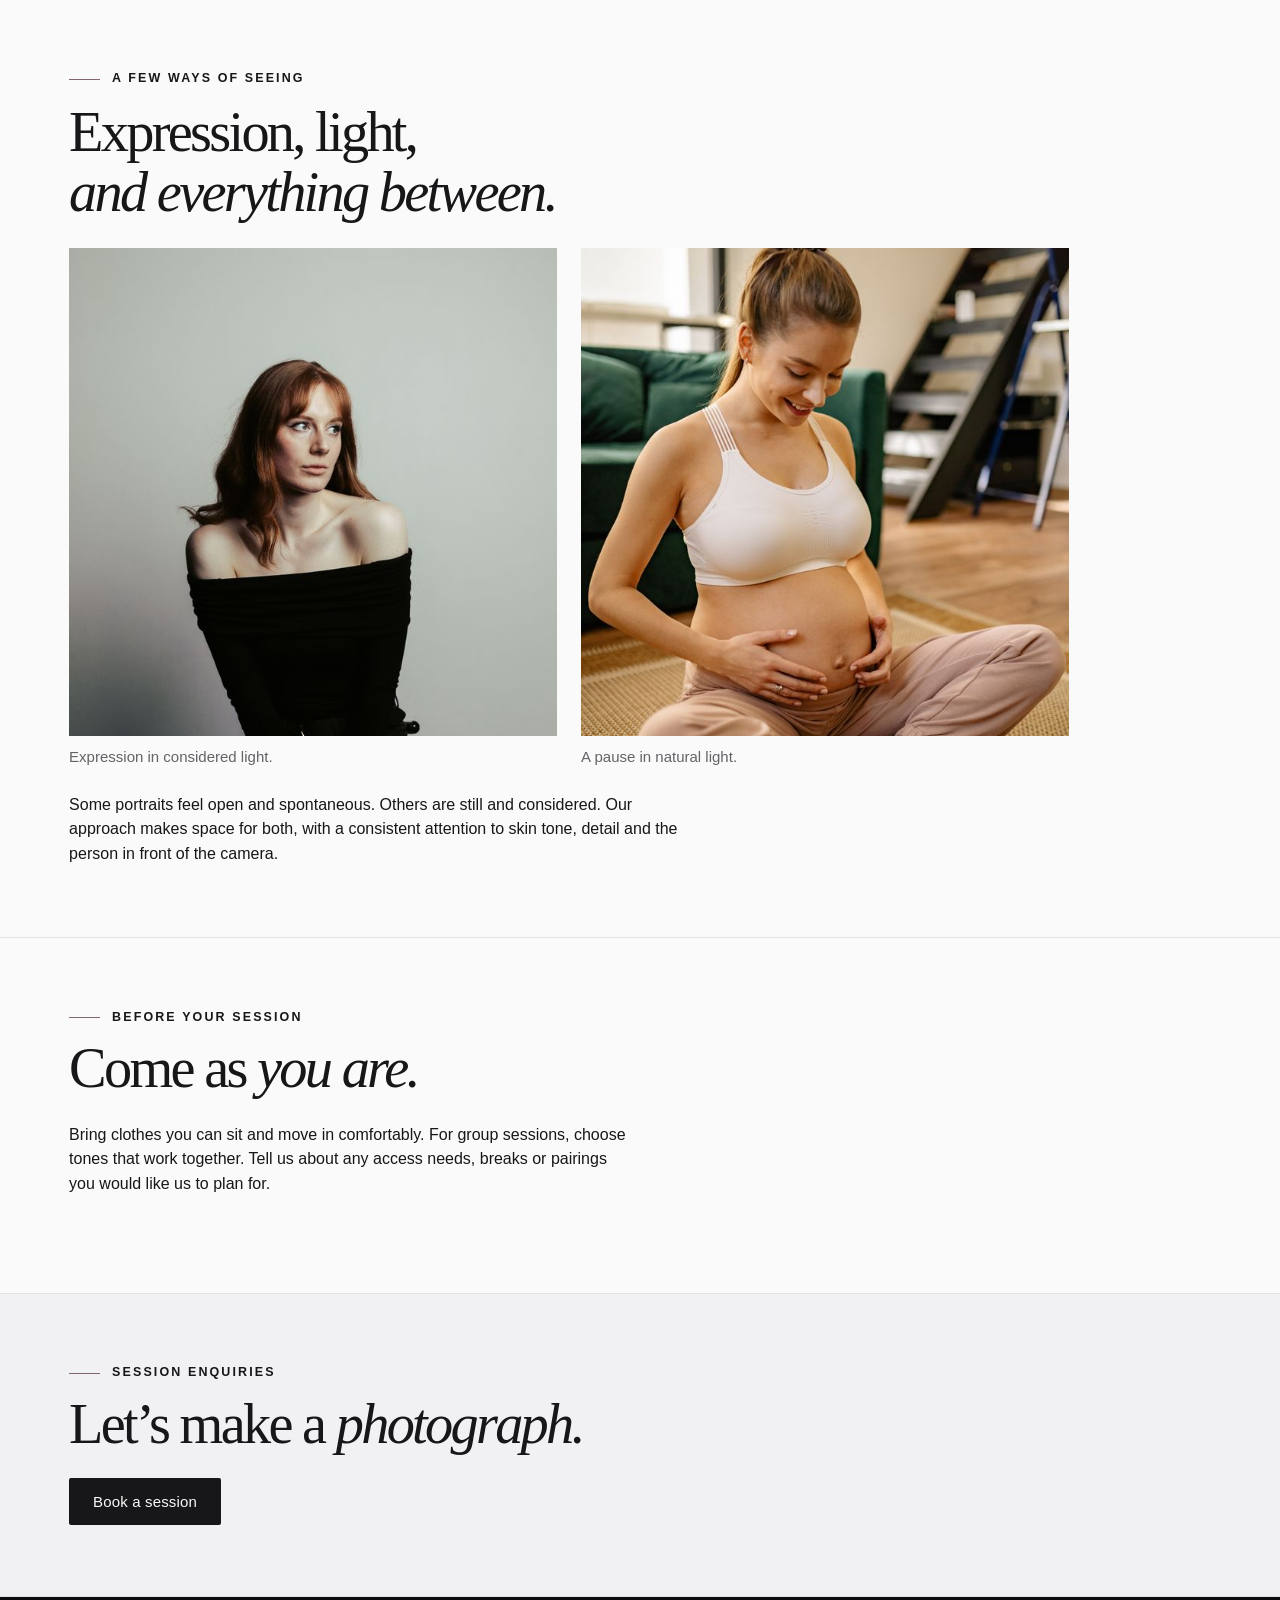
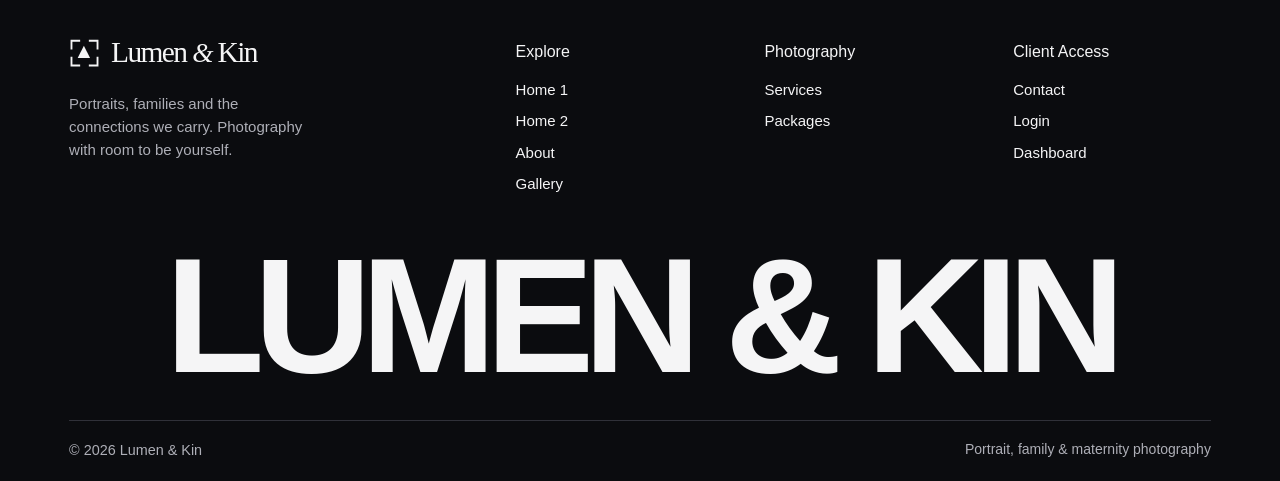
==== commit 81bf0478: "Refine page compositions, enforce unique photography and add authentication forms" ====
--- a/pages/about.html
+++ b/pages/about.html
@@ -9,11 +9,13 @@
       content="Portrait, family and maternity photography at Lumen &amp; Kin."
     />
     <link rel="icon" href="../assets/icons/mark.svg" />
-    <link rel="stylesheet" href="../assets/css/style.css" />
-    <link rel="stylesheet" href="../assets/css/gallery.css" />
-    <link rel="stylesheet" href="../assets/css/inner-pages.css" />
-    <link rel="stylesheet" href="../assets/css/refinement.css" />
-    <script src="../assets/js/prefs.js"></script>
+    <link rel="stylesheet" href="../assets/css/style.css?v=20261124" />
+    <link rel="stylesheet" href="../assets/css/gallery.css?v=20261124" />
+    <link rel="stylesheet" href="../assets/css/inner-pages.css?v=20261124" />
+    <link rel="stylesheet" href="../assets/css/refinement.css?v=20261124" />
+    <script src="../assets/js/prefs.js?v=20261124"></script>
+    <link rel="stylesheet" href="../assets/css/footer.css?v=20261124" />
+    <link rel="stylesheet" href="../assets/css/corrections.css?v=20261124" />
   </head>
   <body data-page="about">
     <header>
@@ -57,6 +59,7 @@
         ><a class="" href="../pages/packages.html">Packages</a
         ><a class="" href="../pages/gallery.html">Gallery</a
         ><a class="" href="../pages/contact.html">Contact</a>
+        <a href="../pages/dashboard.html">Dashboard</a>
       </nav>
       <div class="utilities">
         <button class="icon" data-theme aria-label="Switch theme">
@@ -88,7 +91,7 @@
             <circle cx="12" cy="8" r="3" />
             <path d="M5 21v-2a7 7 0 0 1 14 0v2" />
           </svg>
-          Client portal</a
+          Login</a
         >
       </div>
       <button class="hamb icon" aria-label="Open navigation" data-menu>
@@ -142,7 +145,8 @@
         ><a class="" href="../pages/packages.html">Packages</a
         ><a class="" href="../pages/gallery.html">Gallery</a
         ><a class="" href="../pages/contact.html">Contact</a
-        ><a class="" href="../pages/login.html">Client portal</a>
+        ><a class="" href="../pages/login.html">Login</a>
+        <a href="../pages/dashboard.html">Dashboard</a>
       </div>
       <div class="tools">
         <button class="icon" data-theme aria-label="Switch theme">
@@ -175,9 +179,9 @@
       <section class="wrap story">
         <img
           src="../assets/images/portraits/p-about.jpg"
-          alt="A portrait in soft, directional light"
+          alt="A studio portrait in soft directional light"
           class=""
-          loading="lazy"
+          loading="eager"
           decoding="async"
           srcset="
             ../assets/images/portraits/p-about-small.jpg  640w,
@@ -214,18 +218,18 @@
         <div class="process-grid">
           <figure>
             <img
-              src="../assets/images/studio/session-light.jpg"
-              alt="A model being photographed during a portrait session"
+              src="../assets/images/refined/r-session.jpg"
+              alt="A photographer shaping a portrait session"
               class=""
               loading="lazy"
               decoding="async"
               srcset="
-                ../assets/images/studio/session-light-small.jpg  640w,
-                ../assets/images/studio/session-light.jpg       1400w
+                ../assets/images/refined/r-session-small.jpg  640w,
+                ../assets/images/refined/r-session.jpg       1600w
               "
               sizes="(max-width:740px) 100vw, 50vw"
-              width="1400"
-              height="933"
+              width="1600"
+              height="900"
             />
             <figcaption>Light shapes the frame.</figcaption>
           </figure>
@@ -263,37 +267,38 @@
         <div class="portrait-notes-grid">
           <figure>
             <img
-              src="../assets/images/family/family-2.jpg"
-              alt="Family embracing in outdoor light"
+              src="../assets/images/refined/r-portrait07.jpg"
+              alt="A seated portrait in studio light"
               class=""
               loading="lazy"
               decoding="async"
               srcset="
-                ../assets/images/family/family-2-small.jpg  640w,
-                ../assets/images/family/family-2.jpg       1100w
+                ../assets/images/refined/r-portrait07-small.jpg  640w,
+                ../assets/images/refined/r-portrait07.jpg       1600w
               "
               sizes="(max-width:740px) 100vw, 50vw"
-              width="1100"
-              height="1650"
+              width="1600"
+              height="2400"
             />
-            <figcaption>Connection in natural light.</figcaption>
+            <figcaption>Expression in considered light.</figcaption>
           </figure>
+
           <figure>
             <img
-              src="../assets/images/maternity/maternity-2.jpg"
-              alt="A family maternity portrait"
+              src="../assets/images/refined/r-maternity03.jpg"
+              alt="A maternity portrait study"
               class=""
               loading="lazy"
               decoding="async"
               srcset="
-                ../assets/images/maternity/maternity-2-small.jpg  640w,
-                ../assets/images/maternity/maternity-2.jpg       1100w
+                ../assets/images/refined/r-maternity03-small.jpg  640w,
+                ../assets/images/refined/r-maternity03.jpg       1600w
               "
               sizes="(max-width:740px) 100vw, 50vw"
-              width="1100"
-              height="1650"
+              width="1600"
+              height="2400"
             />
-            <figcaption>A shared moment in the studio.</figcaption>
+            <figcaption>A pause in natural light.</figcaption>
           </figure>
           <p>
             Some portraits feel open and spontaneous. Others are still and
@@ -318,32 +323,60 @@
         <a class="button" href="../pages/contact.html">Book a session</a>
       </section>
     </main>
-    <footer>
-      <a class="brand" href="../index.html"
-        ><svg
-          aria-hidden="true"
-          viewBox="0 0 25 25"
-          fill="none"
-          stroke="currentColor"
-          stroke-width="1.5"
-          stroke-linecap="round"
-          stroke-linejoin="round"
-        >
-          <path d="M2 10V3h7m14 7V3h-7M2 16v7h7m14-7v7h-7" />
-          <path d="m7 17 5-10 5 10Z" fill="currentColor" stroke="none" /></svg
-        ><span>Lumen <i>&amp;</i> Kin</span></a
-      >
-      <nav>
-        <a class="" href="../index.html">Home 1</a
-        ><a class="" href="../pages/home2.html">Home 2</a
-        ><a class="active" href="../pages/about.html">About</a
-        ><a class="" href="../pages/services.html">Services</a
-        ><a class="" href="../pages/packages.html">Packages</a
-        ><a class="" href="../pages/gallery.html">Gallery</a
-        ><a class="" href="../pages/contact.html">Contact</a
-        ><a class="" href="../pages/login.html">Client portal</a>
-      </nav>
-      <small>Portrait, family &amp; maternity photography</small>
+    <footer class="site-footer">
+      <div class="footer-columns">
+        <div class="footer-studio">
+          <a class="brand" href="../index.html"
+            ><svg
+              aria-hidden="true"
+              viewBox="0 0 25 25"
+              fill="none"
+              stroke="currentColor"
+              stroke-width="1.5"
+            >
+              <path d="M2 10V3h7m14 7V3h-7M2 16v7h7m14-7v7h-7" />
+              <path
+                d="m7 17 5-10 5 10Z"
+                fill="currentColor"
+                stroke="none"
+              /></svg
+            ><span>Lumen <i>&amp;</i> Kin</span></a
+          >
+          <p>
+            Portraits, families and the connections we carry. Photography with
+            room to be yourself.
+          </p>
+        </div>
+        <div>
+          <h2>Explore</h2>
+          <nav>
+            <a href="../index.html">Home 1</a
+            ><a href="../pages/home2.html">Home 2</a
+            ><a href="../pages/about.html">About</a
+            ><a href="../pages/gallery.html">Gallery</a>
+          </nav>
+        </div>
+        <div>
+          <h2>Photography</h2>
+          <nav>
+            <a href="../pages/services.html">Services</a
+            ><a href="../pages/packages.html">Packages</a>
+          </nav>
+        </div>
+        <div>
+          <h2>Client Access</h2>
+          <nav>
+            <a href="../pages/contact.html">Contact</a
+            ><a href="../pages/login.html">Login</a
+            ><a href="../pages/dashboard.html">Dashboard</a>
+          </nav>
+        </div>
+      </div>
+      <div class="footer-wordmark" aria-hidden="true">LUMEN &amp; KIN</div>
+      <div class="copyright">
+        <small>© <span data-year>2026</span> Lumen &amp; Kin</small
+        ><span>Portrait, family &amp; maternity photography</span>
+      </div>
     </footer>
     <button class="back icon" aria-label="Back to top">
       <svg
@@ -405,9 +438,9 @@
         </button>
       </div>
     </dialog>
-    <script defer src="../assets/js/site-config.js"></script>
-    <script defer src="../assets/js/catalog.js"></script>
-    <script defer src="../assets/js/main.js"></script>
-    <script defer src="../assets/js/gallery.js"></script>
+    <script defer src="../assets/js/site-config.js?v=20261124"></script>
+    <script defer src="../assets/js/catalog.js?v=20261124"></script>
+    <script defer src="../assets/js/main.js?v=20261124"></script>
+    <script defer src="../assets/js/gallery.js?v=20261124"></script>
   </body>
 </html>
--- a/assets/css/style.css
+++ b/assets/css/style.css
@@ -376,12 +376,6 @@
 .pagehead p {
   font-size: 18px;
 }
-.service {
-  scroll-margin-top: 76px;
-}
-.service:nth-of-type(odd) > img {
-  order: 1;
-}
 .packages {
   display: grid;
   grid-template-columns: 1fr 1fr;
@@ -557,9 +551,6 @@
   .story {
     gap: 24px;
   }
-  .service:nth-of-type(odd) > img {
-    order: 0;
-  }
   .pagehead p {
     font-size: 16px;
   }
--- a/assets/css/inner-pages.css
+++ b/assets/css/inner-pages.css
@@ -1,6 +1,5 @@
 .process-feature,
 .portrait-notes,
-.service-prep,
 .package-comparison,
 .photo-faq {
   border-top: 1px solid var(--line);
@@ -37,7 +36,6 @@
   padding-top: 16px;
 }
 .process-grid h3,
-.prep-columns h3,
 .enquiry-guide h3 {
   font-size: clamp(25px, 2.3vw, 36px);
 }
@@ -51,7 +49,6 @@
   margin-top: 9px;
 }
 .portrait-notes h2,
-.service-prep h2,
 .package-comparison h2,
 .photo-faq h2 {
   margin: 14px 0 26px;
@@ -71,31 +68,6 @@
 }
 .portrait-notes-grid p {
   margin: 0;
-}
-.prep-columns {
-  display: grid;
-  grid-template-columns: 1fr 1fr;
-  gap: clamp(20px, 5vw, 80px);
-}
-.service-portrait {
-  padding-top: 24px;
-}
-.service-family {
-  grid-template-columns: 1.15fr 0.85fr;
-  background: var(--card);
-}
-.service-family > img {
-  order: 0 !important;
-  height: auto;
-  aspect-ratio: 1.15;
-}
-.service-maternity {
-  grid-template-columns: 0.82fr 1fr;
-}
-.service-maternity > img {
-  order: 1 !important;
-  height: clamp(340px, 40vw, 550px);
-  object-fit: contain;
 }
 .package-context {
   display: grid;
@@ -201,23 +173,12 @@
   .package-photo-strip img {
     aspect-ratio: 1;
   }
-  .service-family,
-  .service-maternity {
-    grid-template-columns: 1fr 1fr;
-    gap: 28px;
-  }
-  .service p {
-    font-size: 16px;
-  }
 }
 @media (max-width: 740px) {
   .process-heading,
   .process-grid,
-  .prep-columns,
   .package-context,
-  .enquiry-guide,
-  .service-family,
-  .service-maternity {
+  .enquiry-guide {
     grid-template-columns: 1fr;
     gap: 22px;
   }
@@ -229,14 +190,6 @@
     grid-column: 1 / -1;
     margin-top: 10px;
   }
-  .service-family > img,
-  .service-maternity > img {
-    order: 0 !important;
-  }
-  .service-maternity > img {
-    max-height: 450px;
-    height: auto;
-  }
   .package-photo-strip {
     gap: 8px;
   }
@@ -247,11 +200,6 @@
     max-height: 330px;
   }
 }
-.service-family > img {
-  aspect-ratio: auto;
-  max-height: 560px;
-  object-fit: contain;
-}
 body[data-page="contact"] .formwrap {
   margin-inline: auto;
 }
--- a/assets/css/refinement.css
+++ b/assets/css/refinement.css
@@ -78,12 +78,6 @@
 .print-feature {
   background: var(--card);
   padding-block: 48px;
-}
-.print-spread {
-  display: grid;
-  grid-template-columns: 1fr 1fr;
-  gap: 60px;
-  align-items: center;
 }
 .physical-print {
   padding: clamp(18px, 3vw, 46px);
@@ -101,9 +95,6 @@
   color: #636368;
   margin-top: 20px;
 }
-.print-spread h3 {
-  font-size: clamp(30px, 3vw, 46px);
-}
 .family-chapters {
   padding-block: 40px;
   border-top: 1px solid var(--line);
@@ -158,14 +149,6 @@
 .session-discovery > .actions {
   margin-top: 24px;
 }
-body[data-page="home2"] .alternate {
-  padding-bottom: 30px;
-}
-body[data-page="home2"] .alternate > img {
-  height: auto;
-  max-height: 570px;
-  object-fit: contain;
-}
 body[data-page="home2"] .story {
   padding-block: 36px;
   gap: 40px;
@@ -208,9 +191,6 @@
 @media (max-width: 1024px) {
   .craft-spread {
     gap: 24px;
-  }
-  .print-spread {
-    gap: 28px;
   }
   .contact-sheet {
     grid-template-columns: repeat(2, minmax(0, 1fr));
@@ -248,8 +228,7 @@
     font-size: 14px;
     line-height: 1.4;
   }
-  .craft-spread,
-  .print-spread {
+  .craft-spread {
     grid-template-columns: 1fr;
     gap: 24px;
   }
--- a/assets/css/footer.css
+++ b/assets/css/footer.css
@@ -0,0 +1,78 @@
+.site-footer {
+  display: block;
+  padding: 40px var(--pad) 20px;
+  background: #0b0c0f;
+  color: #f5f5f6;
+}
+.footer-columns {
+  display: grid;
+  grid-template-columns: 2fr 1fr 1fr 1fr;
+  gap: clamp(24px, 4vw, 70px);
+}
+.footer-studio p {
+  max-width: 30ch;
+  font-size: 15px;
+  color: #aeafb7;
+  margin: 16px 0 0;
+}
+.footer-columns h2 {
+  font:
+    500 16px/1.4 "Helvetica Neue",
+    Arial,
+    sans-serif;
+  letter-spacing: 0;
+  margin: 4px 0 15px;
+}
+.footer-columns nav {
+  display: grid;
+  gap: 8px;
+  font-size: 15px;
+}
+.footer-columns a:hover {
+  color: #c5aab8;
+}
+.footer-wordmark {
+  font-family: "Helvetica Neue", Arial, sans-serif;
+  font-weight: 700;
+  font-size: clamp(42px, 12.7vw, 245px);
+  line-height: 1;
+  letter-spacing: -0.065em;
+  white-space: nowrap;
+  margin: 40px 0 22px;
+  text-align: center;
+  direction: ltr;
+}
+.copyright {
+  border-top: 1px solid #303139;
+  padding-top: 18px;
+  display: flex;
+  justify-content: space-between;
+  gap: 12px;
+  color: #aeafb7;
+  font-size: 14px;
+  flex-wrap: wrap;
+}
+@media (max-width: 960px) {
+  .footer-columns {
+    grid-template-columns: repeat(3, 1fr);
+  }
+  .footer-studio {
+    grid-column: 1/-1;
+  }
+  .footer-studio p {
+    max-width: 50ch;
+  }
+}
+@media (max-width: 540px) {
+  .footer-columns {
+    grid-template-columns: 1fr 1fr;
+    gap: 25px;
+  }
+  .footer-studio {
+    grid-column: 1/-1;
+  }
+  .footer-wordmark {
+    margin-top: 30px;
+    font-size: 12.5vw;
+  }
+}
--- a/assets/css/corrections.css
+++ b/assets/css/corrections.css
@@ -0,0 +1,394 @@
+/* Targeted composition corrections */
+.print-feature {
+  display: grid;
+  grid-template-columns: minmax(0, 0.95fr) minmax(0, 1.05fr);
+  gap: clamp(30px, 5vw, 80px);
+  align-items: center;
+}
+.print-feature .physical-print {
+  margin: 8px;
+  padding: 18px;
+  transform: rotate(-1.5deg);
+}
+.print-feature .physical-print img {
+  width: 100%;
+  height: 350px;
+  object-fit: cover;
+  object-position: center;
+}
+.print-copy h2 {
+  margin: 14px 0 18px;
+}
+.print-copy p {
+  max-width: 49ch;
+}
+.journal-banner {
+  display: grid;
+  grid-template-columns: 1.05fr 1fr;
+  min-height: 530px;
+  background: var(--card);
+}
+.journal-banner > img {
+  width: 100%;
+  height: 100%;
+  max-height: 650px;
+  object-fit: cover;
+  object-position: center;
+}
+.journal-banner-copy {
+  align-self: center;
+  padding: 48px clamp(26px, 4.5vw, 80px);
+}
+.journal-banner h1 {
+  font-size: clamp(56px, 6.2vw, 96px);
+  margin: 22px 0;
+}
+.journal-banner-copy p {
+  font-size: 18px;
+}
+.maternity-editorial {
+  display: grid;
+  grid-template-columns: 1fr 1.1fr 0.85fr;
+  gap: 28px;
+  align-items: center;
+}
+.maternity-heading h2 {
+  font-size: clamp(40px, 4vw, 65px);
+  margin: 16px 0 20px;
+}
+.maternity-primary img {
+  width: 100%;
+  height: 460px;
+  object-fit: contain;
+}
+.maternity-detail {
+  align-self: end;
+  padding-bottom: 30px;
+}
+.maternity-detail img {
+  width: 100%;
+  height: 250px;
+  object-fit: cover;
+}
+.chapter-sequence {
+  grid-template-columns: repeat(3, minmax(0, 1fr));
+}
+.chapter-sequence figure {
+  display: flex;
+  flex-direction: column;
+}
+.chapter-sequence img {
+  height: auto;
+  aspect-ratio: 3 / 2;
+  object-fit: contain;
+  object-position: center 30%;
+}
+body[data-page="about"] .story {
+  grid-template-columns: minmax(240px, 390px) minmax(0, 590px);
+  justify-content: center;
+  align-items: center;
+  gap: 48px;
+  padding-top: 22px;
+}
+body[data-page="about"] .story > img {
+  width: 100%;
+  height: 420px;
+  object-fit: cover;
+  object-position: center 72%;
+}
+body[data-page="about"] .process-grid {
+  align-items: center;
+  gap: 36px;
+}
+body[data-page="about"] .process-grid img {
+  height: 370px;
+  aspect-ratio: auto;
+  object-fit: cover;
+  object-position: center;
+}
+body[data-page="about"] .process-grid article p {
+  margin-bottom: 14px;
+}
+body[data-page="contact"] .formwrap {
+  margin-inline: 0;
+  max-width: 1100px;
+}
+body[data-page="contact"] input,
+body[data-page="contact"] select,
+body[data-page="contact"] textarea {
+  text-align: start;
+}
+.service-collection {
+  display: grid;
+  grid-template-columns: repeat(12, minmax(0, 1fr));
+  gap: 42px 30px;
+  padding-top: 20px;
+}
+.service-piece {
+  min-width: 0;
+  grid-column: span 6;
+}
+.service-piece figure {
+  background: var(--card);
+}
+.service-piece img {
+  width: 100%;
+  height: 440px;
+  object-fit: contain;
+}
+.service-copy {
+  padding: 24px 0 0;
+}
+.service-copy h2 {
+  font-size: clamp(34px, 3.5vw, 55px);
+  margin: 10px 0 16px;
+}
+.service-copy p {
+  margin-block: 12px 20px;
+}
+.service-note {
+  color: var(--muted);
+  font-size: 16px;
+}
+.service-piece-1 {
+  grid-column: 1/-1;
+  display: grid;
+  grid-template-columns: 1.2fr 1fr;
+  gap: 42px;
+  align-items: center;
+}
+.service-piece-1 .service-copy {
+  padding: 0;
+}
+.service-piece-1 img {
+  height: 480px;
+  object-fit: cover;
+  object-position: center 25%;
+}
+.service-piece-2 {
+  grid-column: span 7;
+}
+.service-piece-3 {
+  grid-column: span 5;
+}
+.service-piece-2 figure {
+  padding: 20px;
+}
+.service-piece-4 {
+  grid-column: 1/-1;
+  display: grid;
+  grid-template-columns: 1fr 1.3fr;
+  gap: 36px;
+  background: var(--card);
+  padding: 30px;
+  align-items: center;
+}
+.service-piece-4 figure {
+  order: 1;
+}
+.service-piece-4 .service-copy {
+  padding: 0;
+}
+.service-piece-5,
+.service-piece-6 {
+  display: flex;
+  flex-direction: column;
+}
+.service-piece-5 .service-copy,
+.service-piece-6 .service-copy {
+  order: -1;
+  padding-top: 0;
+  margin-bottom: 24px;
+}
+.service-piece-5 img,
+.service-piece-6 img {
+  height: 420px;
+  object-fit: cover;
+  object-position: center 25%;
+}
+.service-invitation {
+  padding-top: 20px;
+  border-top: 1px solid var(--line);
+}
+.service-invitation h2 {
+  margin-top: 15px;
+}
+body[data-page="services"] .pagehead h1 {
+  font-size: clamp(40px, 6.7vw, 7rem);
+}
+body[data-page="about"] .portrait-notes-grid {
+  grid-template-columns: 1fr 1fr;
+  max-width: 1000px;
+  align-items: start;
+}
+body[data-page="about"] .portrait-notes-grid > p {
+  grid-column: 1/-1;
+  max-width: 70ch;
+}
+.service-piece-1 figure {
+  width: 100%;
+  max-width: 460px;
+  justify-self: center;
+}
+.service-piece-5 figure,
+.service-piece-6 figure {
+  width: 100%;
+  max-width: 380px;
+}
+@media (min-width: 1181px) and (max-width: 1380px) {
+  header {
+    gap: 16px;
+  }
+  header .brand {
+    font-size: 29px;
+  }
+  header nav {
+    gap: 15px;
+  }
+  .utilities {
+    gap: 8px;
+  }
+}
+@media (max-width: 1024px) {
+  .journal-banner {
+    min-height: 440px;
+  }
+  .journal-banner-copy {
+    padding: 32px 24px;
+  }
+  .journal-banner h1 {
+    font-size: 55px;
+  }
+  .maternity-editorial {
+    grid-template-columns: 1fr 1fr;
+    gap: 24px;
+  }
+  .maternity-heading {
+    grid-column: 1/-1;
+    max-width: 600px;
+  }
+  .maternity-primary img {
+    height: 370px;
+  }
+  .maternity-detail img {
+    height: 250px;
+  }
+  body[data-page="about"] .story {
+    grid-template-columns: 0.85fr 1fr;
+    gap: 26px;
+  }
+  body[data-page="about"] .process-grid img {
+    height: 330px;
+  }
+  .service-piece-1,
+  .service-piece-4 {
+    gap: 25px;
+  }
+  .service-piece-2,
+  .service-piece-3 {
+    grid-column: span 6;
+  }
+  .service-piece-1 img,
+  .service-piece img {
+    height: 360px;
+  }
+}
+@media (max-width: 740px) {
+  .print-feature {
+    grid-template-columns: 1fr;
+    gap: 24px;
+  }
+  .print-feature .physical-print img {
+    height: 240px;
+  }
+  .journal-banner {
+    display: flex;
+    flex-direction: column;
+  }
+  .journal-banner > img {
+    height: 300px;
+  }
+  .journal-banner h1 {
+    font-size: clamp(48px, 11vw, 68px);
+  }
+  .journal-banner-copy {
+    padding: 30px var(--pad) 36px;
+  }
+  .maternity-editorial {
+    gap: 20px;
+  }
+  .maternity-heading h2 {
+    font-size: 40px;
+  }
+  .maternity-primary img {
+    height: 290px;
+  }
+  .maternity-detail {
+    padding-bottom: 0;
+    align-self: center;
+  }
+  .maternity-detail img {
+    height: 190px;
+  }
+  .chapter-sequence {
+    grid-template-columns: 1fr;
+    gap: 22px;
+  }
+  .chapter-sequence img {
+    height: auto;
+    max-height: none;
+    object-fit: contain;
+  }
+  body[data-page="about"] .story {
+    grid-template-columns: 1fr;
+    gap: 24px;
+  }
+  body[data-page="about"] .story > img {
+    height: 370px;
+  }
+  body[data-page="about"] .process-grid img {
+    height: auto;
+    max-height: 340px;
+  }
+  .service-collection {
+    grid-template-columns: 1fr;
+    gap: 32px;
+  }
+  .service-piece,
+  .service-piece-1,
+  .service-piece-2,
+  .service-piece-3,
+  .service-piece-4 {
+    grid-column: auto;
+    display: block;
+  }
+  .service-piece-4 {
+    padding: 20px;
+    margin-inline: -5px;
+  }
+  .service-piece img,
+  .service-piece-1 img,
+  .service-piece-5 img,
+  .service-piece-6 img {
+    height: auto;
+    max-height: 430px;
+    object-fit: contain;
+  }
+  .service-piece-1 .service-copy,
+  .service-piece-4 .service-copy {
+    padding-top: 22px;
+  }
+  .service-piece-5 .service-copy,
+  .service-piece-6 .service-copy {
+    margin: 0;
+    padding-top: 22px;
+  }
+}
+.service-piece.service-piece-2 img {
+  height: auto;
+}
+.service-piece.service-piece-6 img {
+  height: auto;
+  max-height: min(520px, 125vw);
+  object-fit: contain;
+}
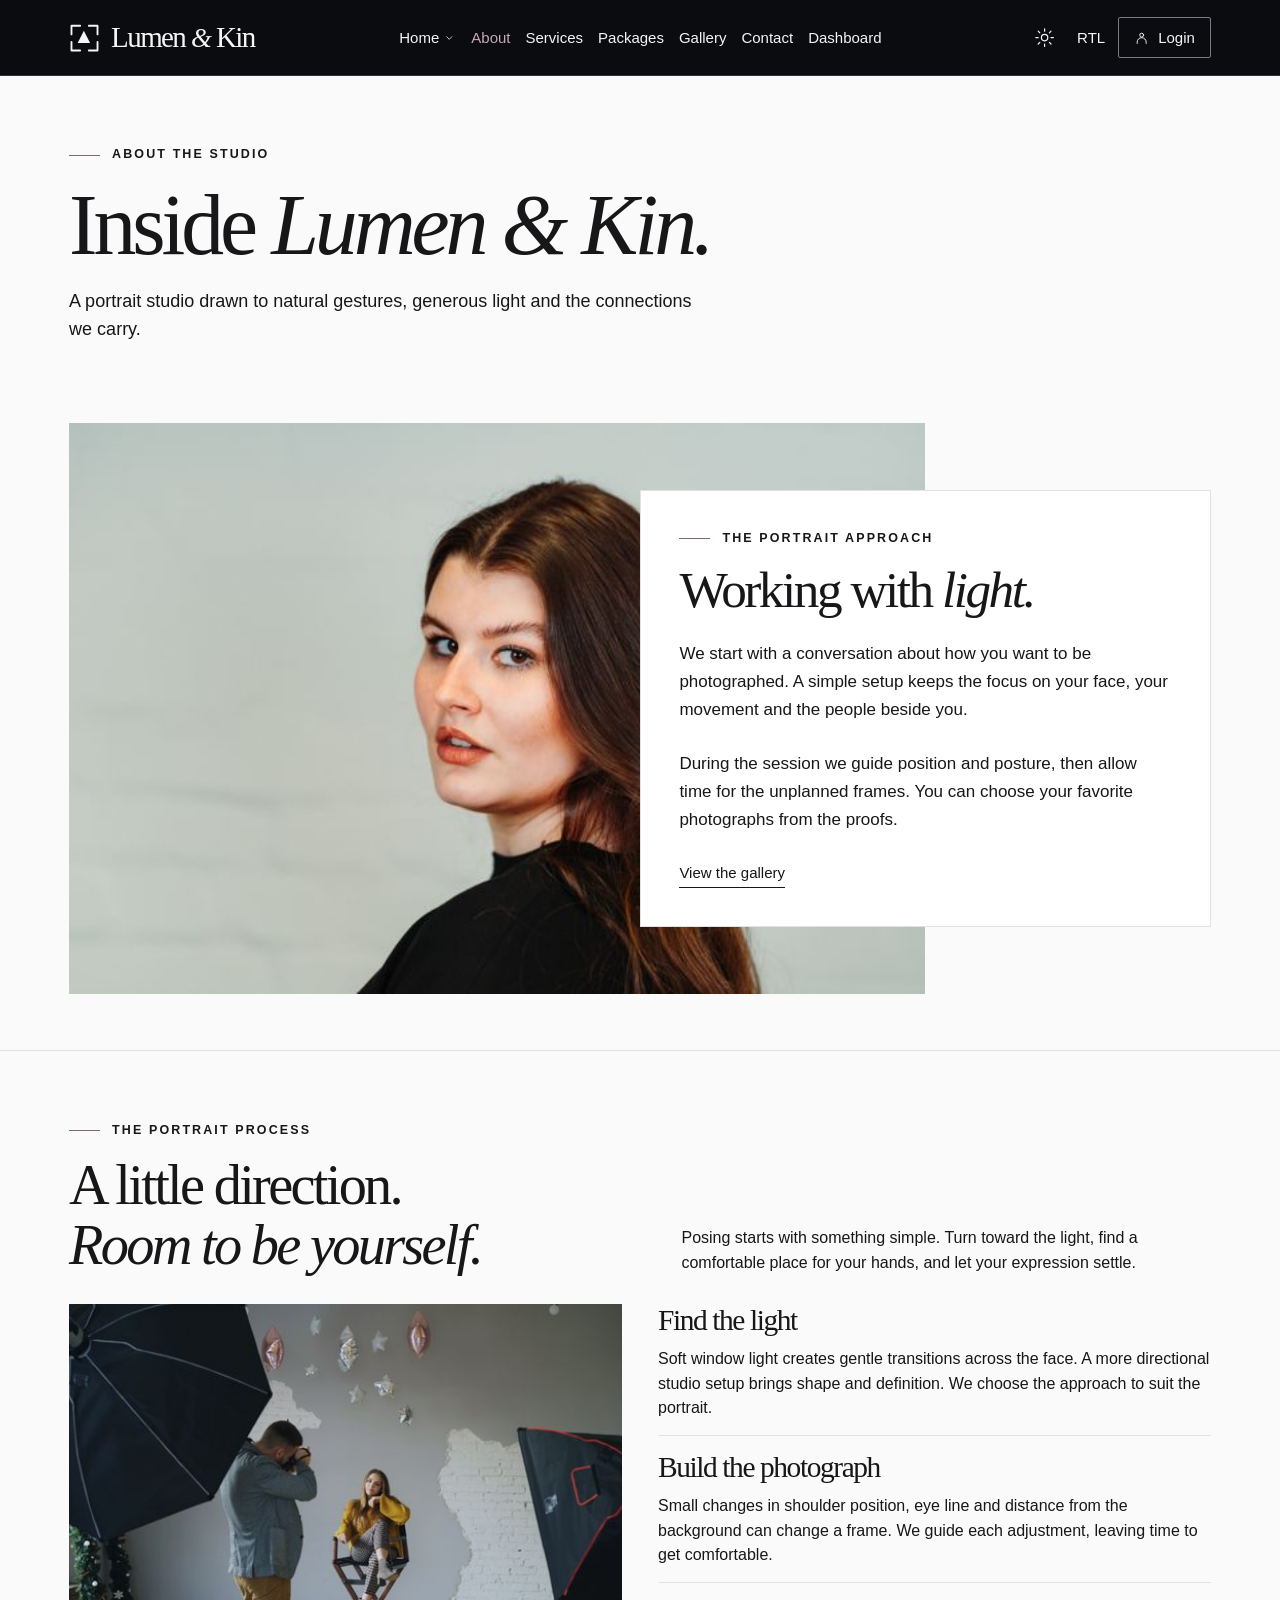
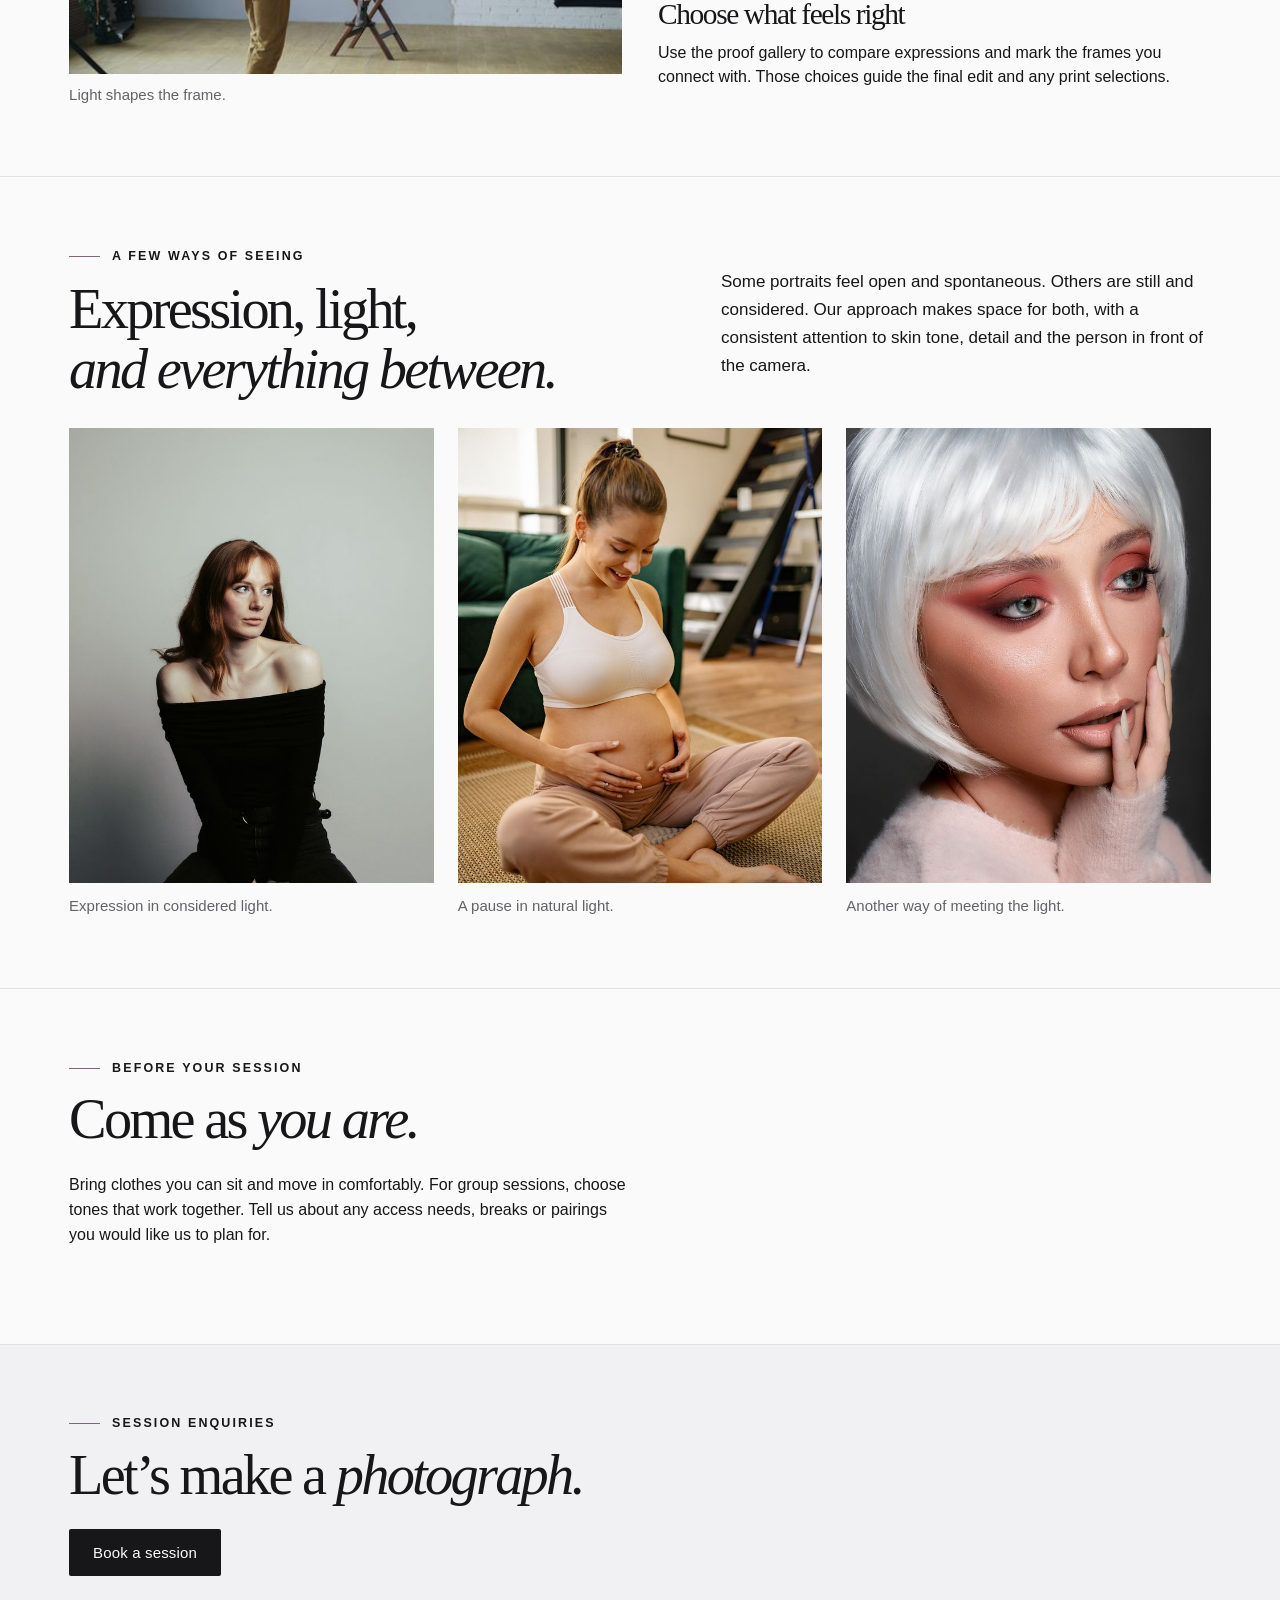
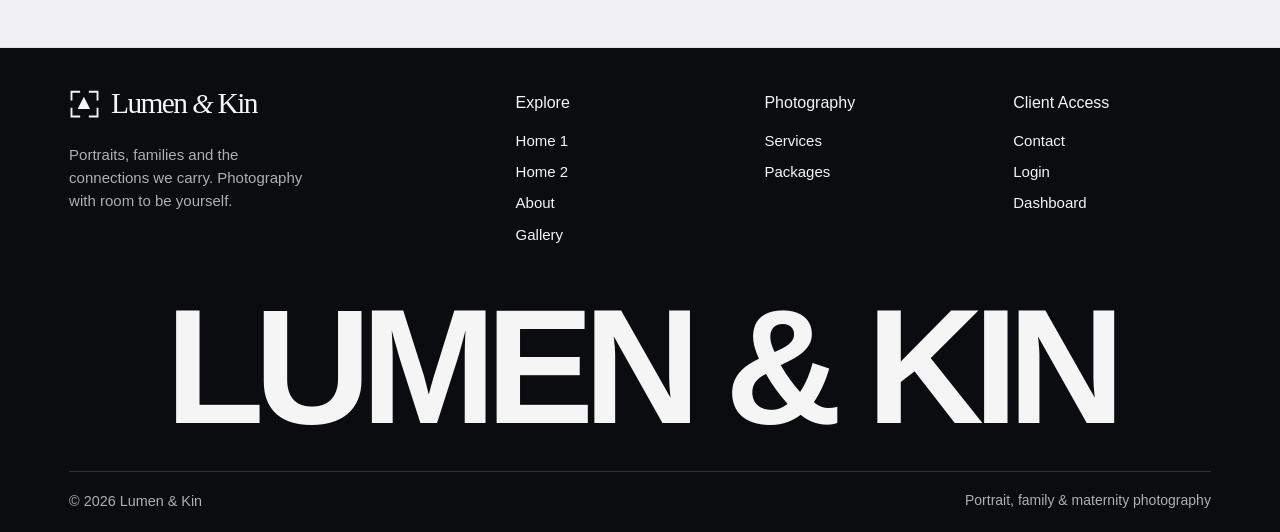
==== commit e1e424a9: "Redesign targeted editorial sections and photographic authentication layouts" ====
--- a/pages/about.html
+++ b/pages/about.html
@@ -11,11 +11,12 @@
     <link rel="icon" href="../assets/icons/mark.svg" />
     <link rel="stylesheet" href="../assets/css/style.css?v=20261124" />
     <link rel="stylesheet" href="../assets/css/gallery.css?v=20261124" />
-    <link rel="stylesheet" href="../assets/css/inner-pages.css?v=20261124" />
-    <link rel="stylesheet" href="../assets/css/refinement.css?v=20261124" />
+    <link rel="stylesheet" href="../assets/css/inner-pages.css?v=20261124b" />
+    <link rel="stylesheet" href="../assets/css/refinement.css?v=20261124b" />
     <script src="../assets/js/prefs.js?v=20261124"></script>
     <link rel="stylesheet" href="../assets/css/footer.css?v=20261124" />
-    <link rel="stylesheet" href="../assets/css/corrections.css?v=20261124" />
+    <link rel="stylesheet" href="../assets/css/corrections.css?v=20261124b" />
+    <link rel="stylesheet" href="../assets/css/editorial.css?v=20261124b" />
   </head>
   <body data-page="about">
     <header>
@@ -176,22 +177,24 @@
           connections we carry.
         </p>
       </section>
-      <section class="wrap story">
-        <img
-          src="../assets/images/portraits/p-about.jpg"
-          alt="A studio portrait in soft directional light"
-          class=""
-          loading="eager"
-          decoding="async"
-          srcset="
-            ../assets/images/portraits/p-about-small.jpg  640w,
-            ../assets/images/portraits/p-about.jpg       1400w
-          "
-          sizes="(max-width:740px) 100vw, 50vw"
-          width="1400"
-          height="2100"
-        />
-        <div>
+      <section class="wrap light-study">
+        <figure>
+          <img
+            src="../assets/images/targeted/about-light.jpg"
+            alt="Editorial portrait showing light and expression"
+            loading="lazy"
+            decoding="async"
+            srcset="
+              ../assets/images/targeted/about-light-small.jpg  640w,
+              ../assets/images/targeted/about-light.jpg       1600w
+            "
+            sizes="(max-width:740px) 100vw, 50vw"
+            width="1600"
+            height="1067"
+          />
+        </figure>
+        <div class="light-study-copy">
+          <div class="eyebrow"><b></b>THE PORTRAIT APPROACH</div>
           <h2>Working with <em>light.</em></h2>
           <p>
             We start with a conversation about how you want to be photographed.
@@ -203,7 +206,7 @@
             for the unplanned frames. You can choose your favorite photographs
             from the proofs.
           </p>
-          <a class="textlink" href="../pages/gallery.html">View the gallery</a>
+          <a class="textlink" href="gallery.html">View the gallery</a>
         </div>
       </section>
       <section class="wrap process-feature">
@@ -261,17 +264,25 @@
           </div>
         </div>
       </section>
-      <section class="wrap portrait-notes">
-        <div class="eyebrow"><b></b>A FEW WAYS OF SEEING</div>
-        <h2>Expression, light,<br /><em>and everything between.</em></h2>
-        <div class="portrait-notes-grid">
+      <section class="wrap seeing-edit">
+        <div class="seeing-intro">
+          <div>
+            <div class="eyebrow"><b></b>A FEW WAYS OF SEEING</div>
+            <h2>Expression, light,<br /><em>and everything between.</em></h2>
+          </div>
+          <p>
+            Some portraits feel open and spontaneous. Others are still and
+            considered. Our approach makes space for both, with a consistent
+            attention to skin tone, detail and the person in front of the
+            camera.
+          </p>
+        </div>
+        <div class="seeing-grid">
           <figure>
             <img
               src="../assets/images/refined/r-portrait07.jpg"
               alt="A seated portrait in studio light"
-              class=""
               loading="lazy"
-              decoding="async"
               srcset="
                 ../assets/images/refined/r-portrait07-small.jpg  640w,
                 ../assets/images/refined/r-portrait07.jpg       1600w
@@ -282,14 +293,11 @@
             />
             <figcaption>Expression in considered light.</figcaption>
           </figure>
-
           <figure>
             <img
               src="../assets/images/refined/r-maternity03.jpg"
-              alt="A maternity portrait study"
-              class=""
+              alt="A maternity portrait in natural light"
               loading="lazy"
-              decoding="async"
               srcset="
                 ../assets/images/refined/r-maternity03-small.jpg  640w,
                 ../assets/images/refined/r-maternity03.jpg       1600w
@@ -300,12 +308,22 @@
             />
             <figcaption>A pause in natural light.</figcaption>
           </figure>
-          <p>
-            Some portraits feel open and spontaneous. Others are still and
-            considered. Our approach makes space for both, with a consistent
-            attention to skin tone, detail and the person in front of the
-            camera.
-          </p>
+          <figure>
+            <img
+              src="../assets/images/targeted/about-third.jpg"
+              alt="A portrait with a different expression and lighting treatment"
+              loading="lazy"
+              decoding="async"
+              srcset="
+                ../assets/images/targeted/about-third-small.jpg  640w,
+                ../assets/images/targeted/about-third.jpg       1600w
+              "
+              sizes="(max-width:740px) 100vw, 50vw"
+              width="1600"
+              height="2400"
+            />
+            <figcaption>Another way of meeting the light.</figcaption>
+          </figure>
         </div>
       </section>
       <section class="wrap textblock">
--- a/assets/css/inner-pages.css
+++ b/assets/css/inner-pages.css
@@ -1,5 +1,4 @@
 .process-feature,
-.portrait-notes,
 .package-comparison,
 .photo-faq {
   border-top: 1px solid var(--line);
@@ -20,8 +19,7 @@
   align-items: start;
   gap: clamp(24px, 5vw, 70px);
 }
-.process-grid figure,
-.portrait-notes figure {
+.process-grid figure {
   margin: 0;
 }
 .process-grid img {
@@ -42,32 +40,14 @@
 .process-grid article p {
   margin: 10px 0 18px;
 }
-.process-grid figcaption,
-.portrait-notes figcaption {
+.process-grid figcaption {
   font-size: 15px;
   color: var(--muted);
   margin-top: 9px;
 }
-.portrait-notes h2,
 .package-comparison h2,
 .photo-faq h2 {
   margin: 14px 0 26px;
-}
-.portrait-notes-grid {
-  display: grid;
-  grid-template-columns: 1fr 1fr 0.9fr;
-  gap: 24px;
-  align-items: center;
-}
-.portrait-notes-grid img {
-  width: 100%;
-  height: auto;
-  aspect-ratio: 1;
-  object-fit: cover;
-  object-position: center 28%;
-}
-.portrait-notes-grid p {
-  margin: 0;
 }
 .package-context {
   display: grid;
@@ -157,13 +137,6 @@
   .process-grid {
     gap: 26px;
   }
-  .portrait-notes-grid {
-    grid-template-columns: 1fr 1fr;
-  }
-  .portrait-notes-grid p {
-    grid-column: 1 / -1;
-    max-width: none;
-  }
   .package-context {
     grid-template-columns: 1fr;
   }
@@ -182,14 +155,6 @@
     grid-template-columns: 1fr;
     gap: 22px;
   }
-  .portrait-notes-grid {
-    grid-template-columns: 1fr 1fr;
-    gap: 14px;
-  }
-  .portrait-notes-grid p {
-    grid-column: 1 / -1;
-    margin-top: 10px;
-  }
   .package-photo-strip {
     gap: 8px;
   }
--- a/assets/css/refinement.css
+++ b/assets/css/refinement.css
@@ -149,15 +149,6 @@
 .session-discovery > .actions {
   margin-top: 24px;
 }
-body[data-page="home2"] .story {
-  padding-block: 36px;
-  gap: 40px;
-}
-body[data-page="home2"] .story > img {
-  height: auto;
-  max-height: 460px;
-  object-fit: contain;
-}
 body[data-page="home2"] .textblock {
   padding-block: 36px;
 }
@@ -265,9 +256,6 @@
   .session-discovery article > a {
     grid-column: auto;
   }
-  body[data-page="home2"] .story {
-    gap: 24px;
-  }
   .gallery-grid button span {
     font-size: 20px;
   }
@@ -283,15 +271,6 @@
   margin-bottom: 26px;
   vertical-align: top;
 }
-body[data-page="about"] .story {
-  padding-block: 32px;
-  gap: 40px;
-}
-body[data-page="about"] .story > img {
-  height: auto;
-  max-height: 490px;
-  object-fit: contain;
-}
 @media (max-width: 740px) {
   body[data-page="gallery"] .gallery-grid {
     columns: 2;
@@ -301,10 +280,3 @@
     margin-bottom: 20px;
   }
 }
-
-@media (min-width: 1025px) {
-  body[data-page="home2"] .story:has(img[src*="m-window"]) {
-    grid-template-columns: minmax(240px, 380px) minmax(0, 600px);
-    justify-content: center;
-  }
-}
--- a/assets/css/corrections.css
+++ b/assets/css/corrections.css
@@ -83,19 +83,6 @@
   object-fit: contain;
   object-position: center 30%;
 }
-body[data-page="about"] .story {
-  grid-template-columns: minmax(240px, 390px) minmax(0, 590px);
-  justify-content: center;
-  align-items: center;
-  gap: 48px;
-  padding-top: 22px;
-}
-body[data-page="about"] .story > img {
-  width: 100%;
-  height: 420px;
-  object-fit: cover;
-  object-position: center 72%;
-}
 body[data-page="about"] .process-grid {
   align-items: center;
   gap: 36px;
@@ -118,123 +105,6 @@
 body[data-page="contact"] textarea {
   text-align: start;
 }
-.service-collection {
-  display: grid;
-  grid-template-columns: repeat(12, minmax(0, 1fr));
-  gap: 42px 30px;
-  padding-top: 20px;
-}
-.service-piece {
-  min-width: 0;
-  grid-column: span 6;
-}
-.service-piece figure {
-  background: var(--card);
-}
-.service-piece img {
-  width: 100%;
-  height: 440px;
-  object-fit: contain;
-}
-.service-copy {
-  padding: 24px 0 0;
-}
-.service-copy h2 {
-  font-size: clamp(34px, 3.5vw, 55px);
-  margin: 10px 0 16px;
-}
-.service-copy p {
-  margin-block: 12px 20px;
-}
-.service-note {
-  color: var(--muted);
-  font-size: 16px;
-}
-.service-piece-1 {
-  grid-column: 1/-1;
-  display: grid;
-  grid-template-columns: 1.2fr 1fr;
-  gap: 42px;
-  align-items: center;
-}
-.service-piece-1 .service-copy {
-  padding: 0;
-}
-.service-piece-1 img {
-  height: 480px;
-  object-fit: cover;
-  object-position: center 25%;
-}
-.service-piece-2 {
-  grid-column: span 7;
-}
-.service-piece-3 {
-  grid-column: span 5;
-}
-.service-piece-2 figure {
-  padding: 20px;
-}
-.service-piece-4 {
-  grid-column: 1/-1;
-  display: grid;
-  grid-template-columns: 1fr 1.3fr;
-  gap: 36px;
-  background: var(--card);
-  padding: 30px;
-  align-items: center;
-}
-.service-piece-4 figure {
-  order: 1;
-}
-.service-piece-4 .service-copy {
-  padding: 0;
-}
-.service-piece-5,
-.service-piece-6 {
-  display: flex;
-  flex-direction: column;
-}
-.service-piece-5 .service-copy,
-.service-piece-6 .service-copy {
-  order: -1;
-  padding-top: 0;
-  margin-bottom: 24px;
-}
-.service-piece-5 img,
-.service-piece-6 img {
-  height: 420px;
-  object-fit: cover;
-  object-position: center 25%;
-}
-.service-invitation {
-  padding-top: 20px;
-  border-top: 1px solid var(--line);
-}
-.service-invitation h2 {
-  margin-top: 15px;
-}
-body[data-page="services"] .pagehead h1 {
-  font-size: clamp(40px, 6.7vw, 7rem);
-}
-body[data-page="about"] .portrait-notes-grid {
-  grid-template-columns: 1fr 1fr;
-  max-width: 1000px;
-  align-items: start;
-}
-body[data-page="about"] .portrait-notes-grid > p {
-  grid-column: 1/-1;
-  max-width: 70ch;
-}
-.service-piece-1 figure {
-  width: 100%;
-  max-width: 460px;
-  justify-self: center;
-}
-.service-piece-5 figure,
-.service-piece-6 figure {
-  width: 100%;
-  max-width: 380px;
-}
 @media (min-width: 1181px) and (max-width: 1380px) {
   header {
     gap: 16px;
@@ -273,24 +143,8 @@
   .maternity-detail img {
     height: 250px;
   }
-  body[data-page="about"] .story {
-    grid-template-columns: 0.85fr 1fr;
-    gap: 26px;
-  }
   body[data-page="about"] .process-grid img {
     height: 330px;
-  }
-  .service-piece-1,
-  .service-piece-4 {
-    gap: 25px;
-  }
-  .service-piece-2,
-  .service-piece-3 {
-    grid-column: span 6;
-  }
-  .service-piece-1 img,
-  .service-piece img {
-    height: 360px;
   }
 }
 @media (max-width: 740px) {
@@ -339,56 +193,8 @@
     max-height: none;
     object-fit: contain;
   }
-  body[data-page="about"] .story {
-    grid-template-columns: 1fr;
-    gap: 24px;
-  }
-  body[data-page="about"] .story > img {
-    height: 370px;
-  }
   body[data-page="about"] .process-grid img {
     height: auto;
     max-height: 340px;
   }
-  .service-collection {
-    grid-template-columns: 1fr;
-    gap: 32px;
-  }
-  .service-piece,
-  .service-piece-1,
-  .service-piece-2,
-  .service-piece-3,
-  .service-piece-4 {
-    grid-column: auto;
-    display: block;
-  }
-  .service-piece-4 {
-    padding: 20px;
-    margin-inline: -5px;
-  }
-  .service-piece img,
-  .service-piece-1 img,
-  .service-piece-5 img,
-  .service-piece-6 img {
-    height: auto;
-    max-height: 430px;
-    object-fit: contain;
-  }
-  .service-piece-1 .service-copy,
-  .service-piece-4 .service-copy {
-    padding-top: 22px;
-  }
-  .service-piece-5 .service-copy,
-  .service-piece-6 .service-copy {
-    margin: 0;
-    padding-top: 22px;
-  }
-}
-.service-piece.service-piece-2 img {
-  height: auto;
-}
-.service-piece.service-piece-6 img {
-  height: auto;
-  max-height: min(520px, 125vw);
-  object-fit: contain;
-}
+}
--- a/assets/css/editorial.css
+++ b/assets/css/editorial.css
@@ -0,0 +1,138 @@
+.family-story-feature {
+  padding-block: 48px;
+}
+.family-story-intro,
+.seeing-intro {
+  display: grid;
+  grid-template-columns: 1.1fr 1fr;
+  gap: clamp(28px, 5vw, 80px);
+  align-items: end;
+  margin-bottom: 28px;
+}
+.family-story-intro h2,
+.seeing-intro h2 {
+  margin-top: 14px;
+}
+.family-story-intro p,
+.seeing-intro > p {
+  margin: 0 0 18px;
+  font-size: 17px;
+  line-height: 1.65;
+}
+.family-story-feature figure img {
+  width: 100%;
+  height: auto;
+}
+.light-study {
+  display: grid;
+  grid-template-columns: repeat(12, minmax(0, 1fr));
+  align-items: center;
+  padding-block: 24px 56px;
+}
+.light-study > figure {
+  grid-column: 1/10;
+  grid-row: 1;
+}
+.light-study > figure img {
+  width: 100%;
+  height: auto;
+}
+.light-study-copy {
+  grid-column: 7/-1;
+  grid-row: 1;
+  background: var(--paper);
+  border: 1px solid var(--line);
+  padding: clamp(24px, 3vw, 46px);
+  position: relative;
+}
+.light-study-copy h2 {
+  font-size: clamp(40px, 4vw, 64px);
+  margin: 16px 0 22px;
+}
+.light-study-copy p {
+  font-size: 17px;
+  line-height: 1.65;
+}
+.seeing-edit {
+  border-top: 1px solid var(--line);
+}
+.seeing-intro {
+  align-items: center;
+  grid-template-columns: 1.2fr 1fr;
+}
+.seeing-intro > p {
+  margin: 0;
+}
+.seeing-grid {
+  display: grid;
+  grid-template-columns: repeat(3, minmax(0, 1fr));
+  gap: 24px;
+}
+.seeing-grid img {
+  width: 100%;
+  aspect-ratio: 4/5;
+  height: auto;
+  object-fit: cover;
+  object-position: center 25%;
+}
+.seeing-grid figcaption {
+  font-size: 15px;
+  margin-top: 12px;
+  line-height: 1.5;
+}
+@media (max-width: 1024px) {
+  .family-story-intro,
+  .seeing-intro {
+    gap: 28px;
+    grid-template-columns: 1fr 1fr;
+  }
+  .family-story-intro h2,
+  .seeing-intro h2 {
+    font-size: clamp(36px, 4.8vw, 52px);
+  }
+  .light-study > figure {
+    grid-column: 1/-1;
+    grid-row: 1;
+  }
+  .light-study-copy {
+    grid-column: 3/-1;
+    grid-row: 2;
+    margin-top: -40px;
+  }
+  .seeing-grid {
+    gap: 18px;
+  }
+}
+@media (max-width: 740px) {
+  .family-story-feature {
+    padding-block: 32px;
+  }
+  .family-story-intro,
+  .seeing-intro {
+    grid-template-columns: 1fr;
+    gap: 20px;
+    margin-bottom: 24px;
+  }
+  .family-story-intro p {
+    margin-bottom: 16px;
+  }
+  .light-study {
+    display: block;
+    padding-block: 20px 32px;
+  }
+  .light-study-copy {
+    margin: 0;
+    padding: 25px;
+    border-top: 0;
+  }
+  .light-study-copy h2 {
+    font-size: 40px;
+  }
+  .seeing-grid {
+    grid-template-columns: 1fr;
+    gap: 26px;
+  }
+  .seeing-grid img {
+    aspect-ratio: 4/5;
+  }
+}
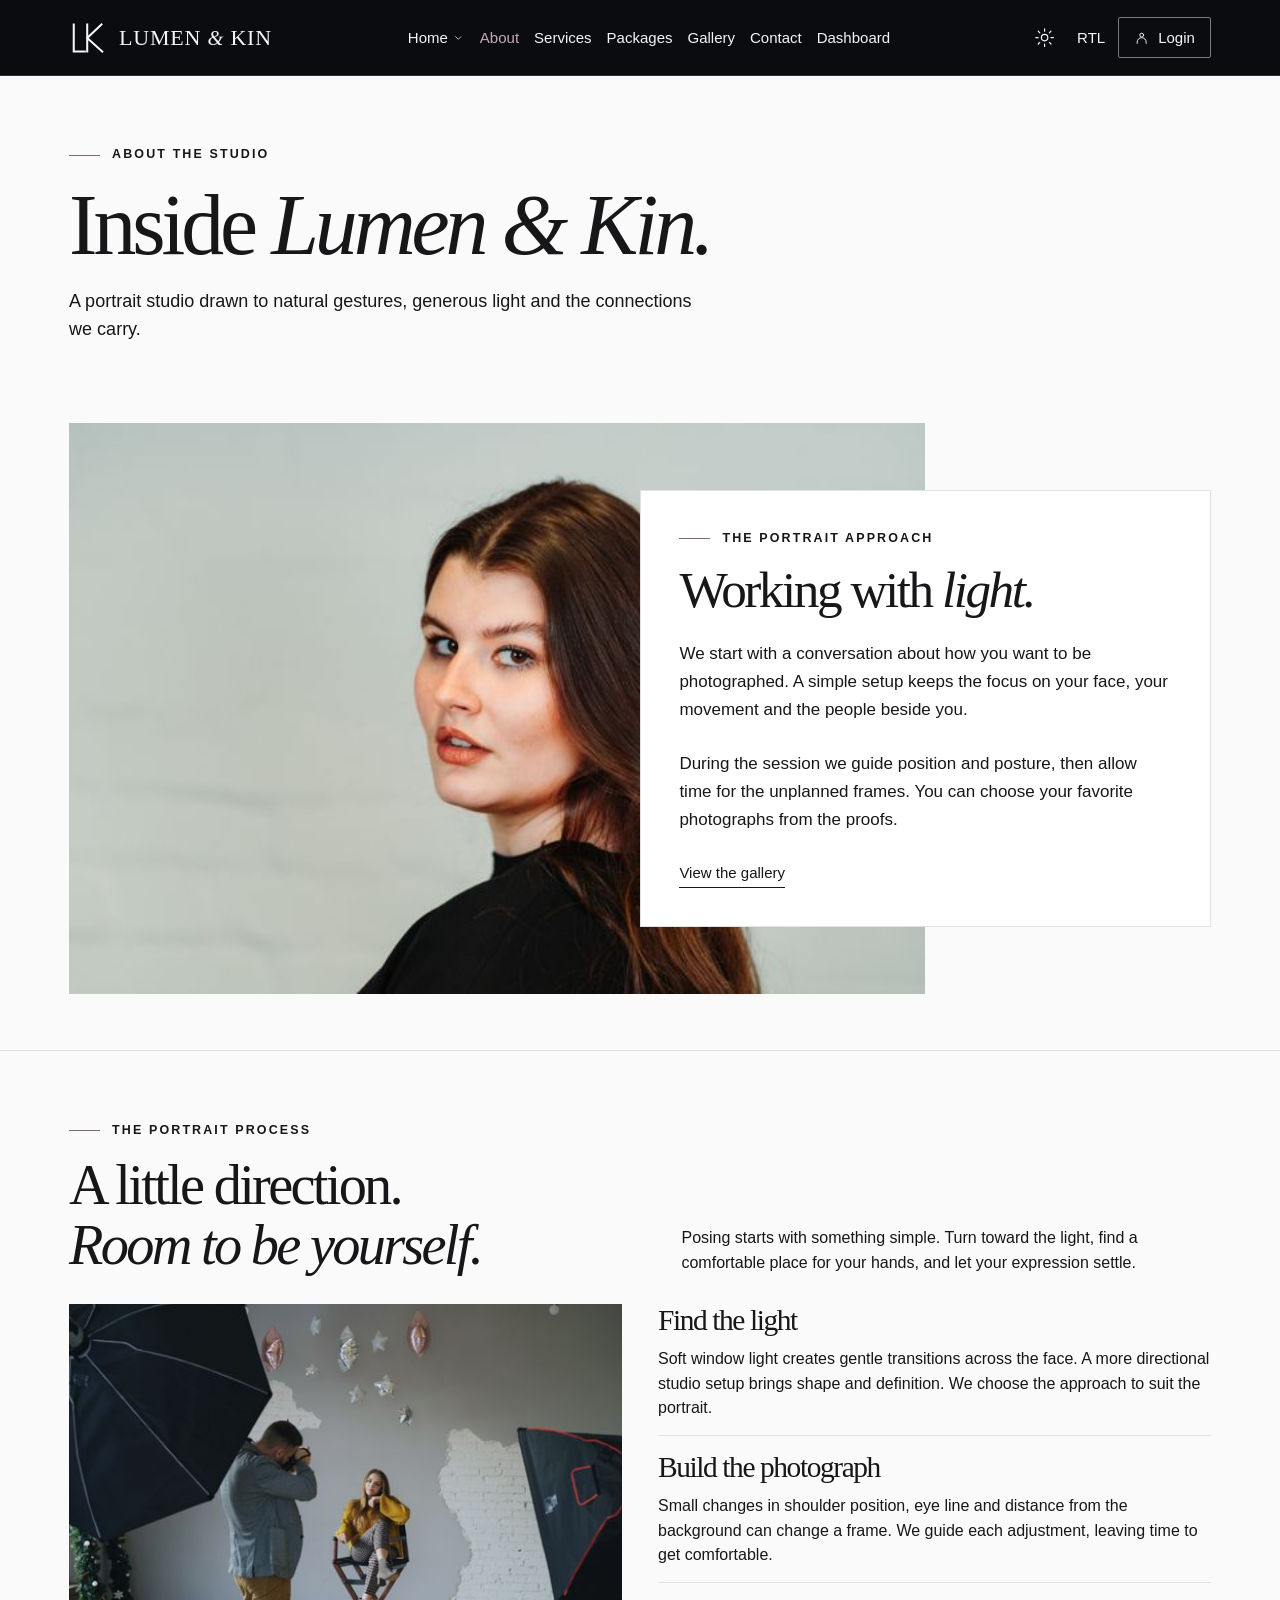
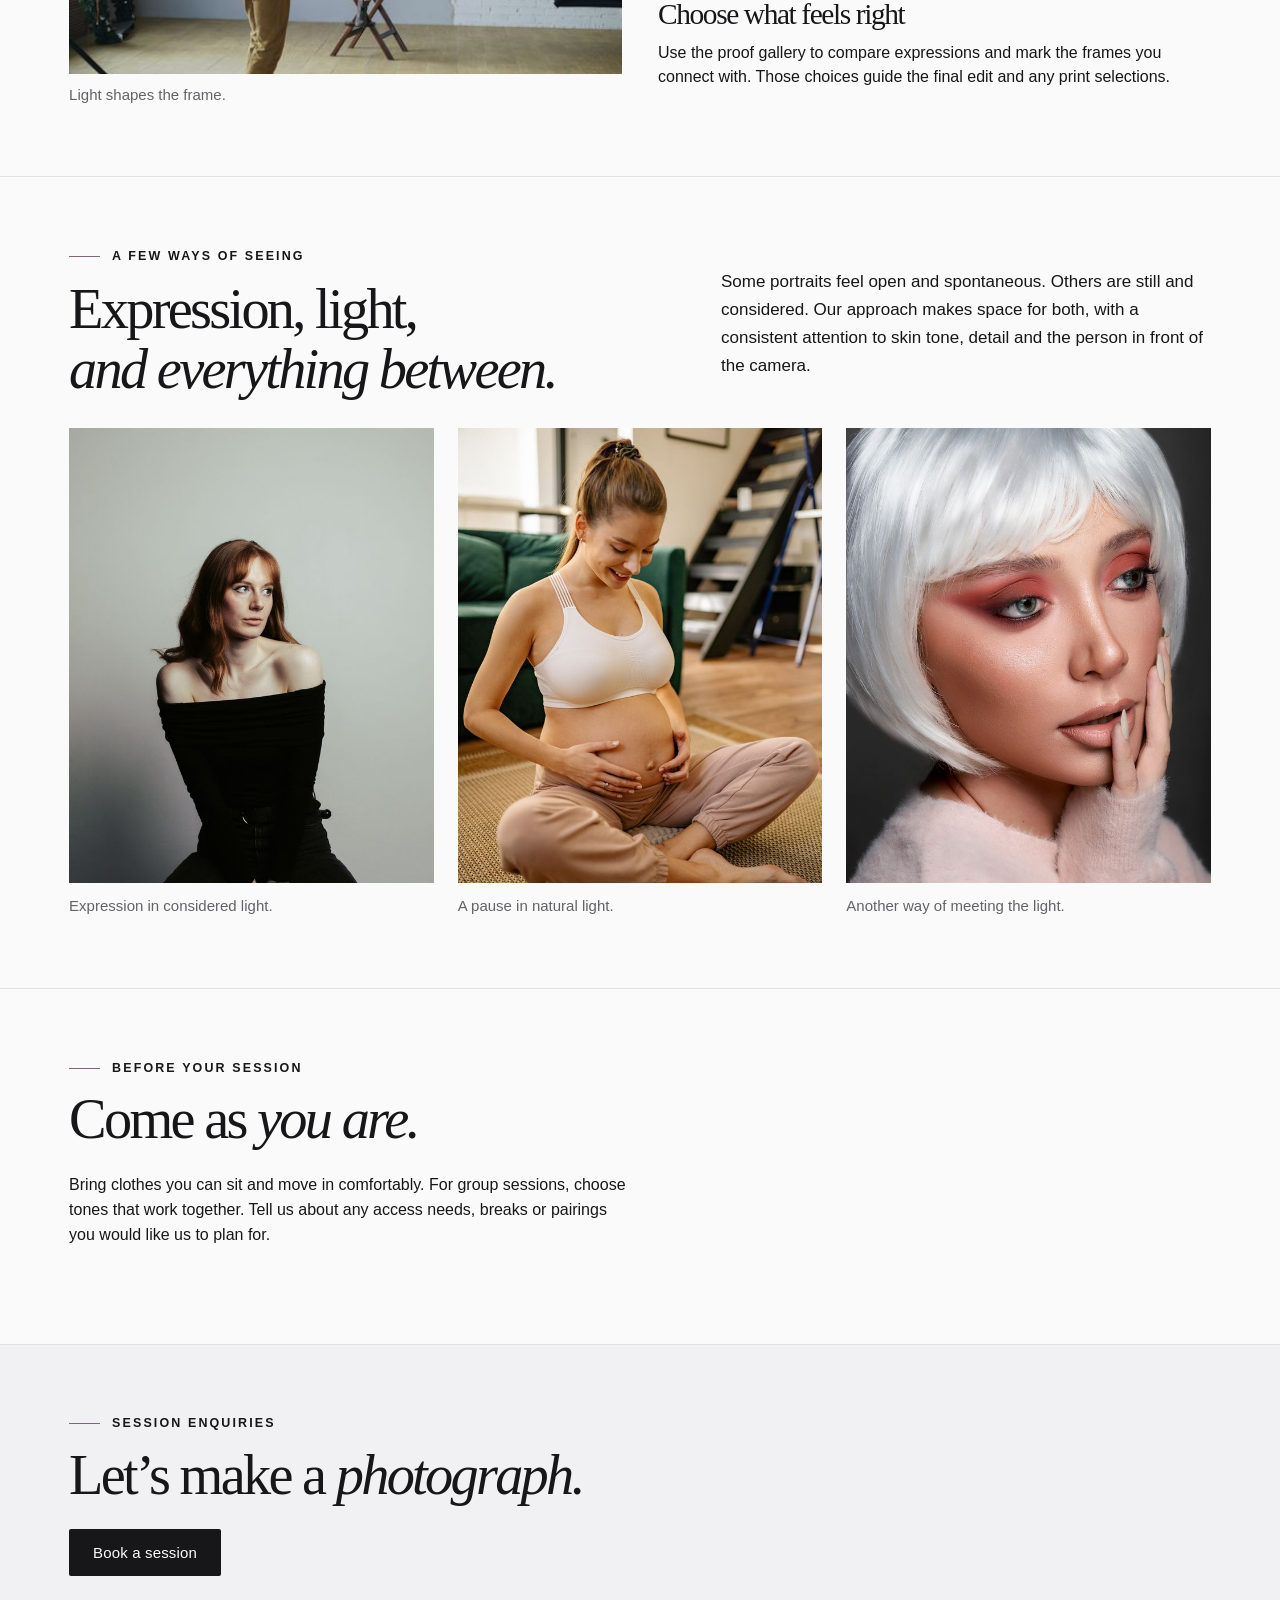
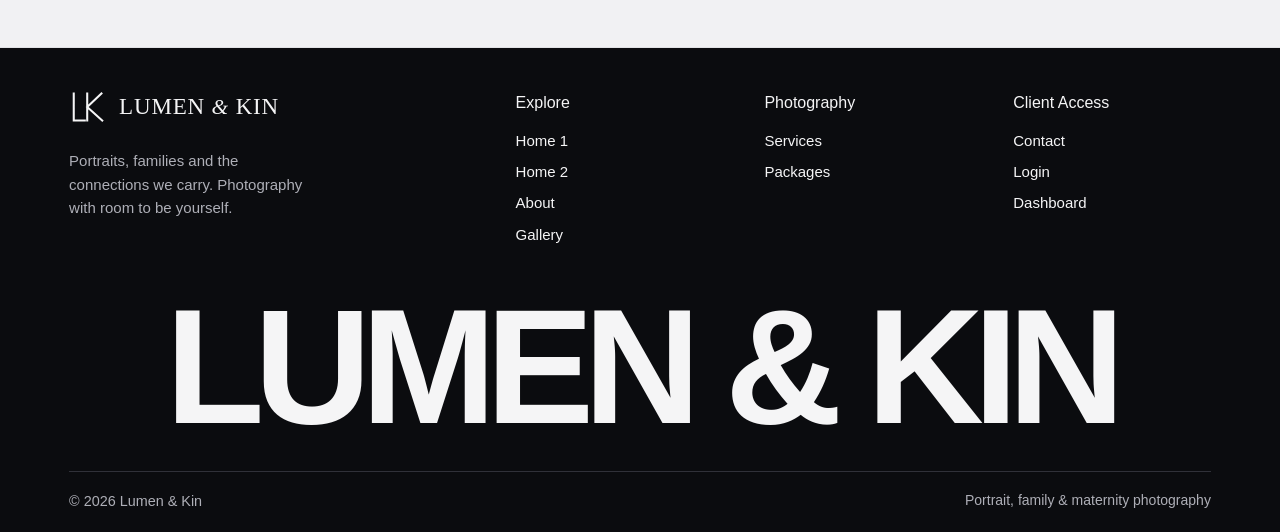
==== commit 58e1f64a: "Refresh Lumen and Kin branding with shared LK monogram and wordmark" ====
--- a/pages/about.html
+++ b/pages/about.html
@@ -8,31 +8,25 @@
       name="description"
       content="Portrait, family and maternity photography at Lumen &amp; Kin."
     />
-    <link rel="icon" href="../assets/icons/mark.svg" />
-    <link rel="stylesheet" href="../assets/css/style.css?v=20261124" />
+    <link rel="icon" href="../assets/icons/mark.svg?v=20261124logo" />
+    <link rel="stylesheet" href="../assets/css/style.css?v=20261124logo" />
     <link rel="stylesheet" href="../assets/css/gallery.css?v=20261124" />
     <link rel="stylesheet" href="../assets/css/inner-pages.css?v=20261124b" />
     <link rel="stylesheet" href="../assets/css/refinement.css?v=20261124b" />
     <script src="../assets/js/prefs.js?v=20261124"></script>
     <link rel="stylesheet" href="../assets/css/footer.css?v=20261124" />
-    <link rel="stylesheet" href="../assets/css/corrections.css?v=20261124b" />
+    <link
+      rel="stylesheet"
+      href="../assets/css/corrections.css?v=20261124logo"
+    />
     <link rel="stylesheet" href="../assets/css/editorial.css?v=20261124b" />
   </head>
   <body data-page="about">
     <header>
-      <a class="brand" href="../index.html"
-        ><svg
-          aria-hidden="true"
-          viewBox="0 0 25 25"
-          fill="none"
-          stroke="currentColor"
-          stroke-width="1.5"
-          stroke-linecap="round"
-          stroke-linejoin="round"
-        >
-          <path d="M2 10V3h7m14 7V3h-7M2 16v7h7m14-7v7h-7" />
-          <path d="m7 17 5-10 5 10Z" fill="currentColor" stroke="none" /></svg
-        ><span>Lumen <i>&amp;</i> Kin</span></a
+      <a class="brand" href="../index.html" aria-label="Lumen &amp; Kin home"
+        ><svg aria-hidden="true" viewBox="0 0 48 48" fill="none">
+          <use href="../assets/icons/brand-mark.svg#monogram"></use></svg
+        ><span aria-hidden="true">LUMEN <i>&amp;</i> KIN</span></a
       >
       <nav>
         <details>
@@ -111,19 +105,10 @@
     </header>
     <dialog class="drawer">
       <div class="drawer-head">
-        <a class="brand" href="../index.html"
-          ><svg
-            aria-hidden="true"
-            viewBox="0 0 25 25"
-            fill="none"
-            stroke="currentColor"
-            stroke-width="1.5"
-            stroke-linecap="round"
-            stroke-linejoin="round"
-          >
-            <path d="M2 10V3h7m14 7V3h-7M2 16v7h7m14-7v7h-7" />
-            <path d="m7 17 5-10 5 10Z" fill="currentColor" stroke="none" /></svg
-          ><span>Lumen <i>&amp;</i> Kin</span></a
+        <a class="brand" href="../index.html" aria-label="Lumen &amp; Kin home"
+          ><svg aria-hidden="true" viewBox="0 0 48 48" fill="none">
+            <use href="../assets/icons/brand-mark.svg#monogram"></use></svg
+          ><span aria-hidden="true">LUMEN <i>&amp;</i> KIN</span></a
         ><button class="icon" data-close aria-label="Close navigation">
           <svg
             aria-hidden="true"
@@ -344,21 +329,13 @@
     <footer class="site-footer">
       <div class="footer-columns">
         <div class="footer-studio">
-          <a class="brand" href="../index.html"
-            ><svg
-              aria-hidden="true"
-              viewBox="0 0 25 25"
-              fill="none"
-              stroke="currentColor"
-              stroke-width="1.5"
-            >
-              <path d="M2 10V3h7m14 7V3h-7M2 16v7h7m14-7v7h-7" />
-              <path
-                d="m7 17 5-10 5 10Z"
-                fill="currentColor"
-                stroke="none"
-              /></svg
-            ><span>Lumen <i>&amp;</i> Kin</span></a
+          <a
+            class="brand"
+            href="../index.html"
+            aria-label="Lumen &amp; Kin home"
+            ><svg aria-hidden="true" viewBox="0 0 48 48" fill="none">
+              <use href="../assets/icons/brand-mark.svg#monogram"></use></svg
+            ><span aria-hidden="true">LUMEN <i>&amp;</i> KIN</span></a
           >
           <p>
             Portraits, families and the connections we carry. Photography with
--- a/assets/css/style.css
+++ b/assets/css/style.css
@@ -147,14 +147,14 @@
 .brand {
   display: inline-flex;
   align-items: center;
-  gap: 11px;
-  font-size: clamp(25px, 2.3vw, 38px);
+  gap: 12px;
+  font-size: clamp(22px, 1.8vw, 28px);
   white-space: nowrap;
   direction: ltr;
 }
 .brand svg {
-  width: 31px;
-  height: 31px;
+  width: 38px;
+  height: 38px;
   color: var(--brand-mark);
 }
 .brand i {
@@ -162,7 +162,7 @@
   font-size: 0.93em;
 }
 .brand span {
-  letter-spacing: -0.055em;
+  letter-spacing: 0.035em;
 }
 header nav {
   gap: clamp(15px, 1.8vw, 32px);
@@ -454,7 +454,7 @@
 }
 .drawer .brand svg,
 .drawer .brand i {
-  color: var(--accent);
+  color: var(--brand-mark);
 }
 .viewerbar {
   padding: 6px;
@@ -538,7 +538,7 @@
     height: 64px;
   }
   .brand {
-    font-size: 27px;
+    font-size: 22px;
   }
   .wide {
     display: none;
--- a/assets/css/corrections.css
+++ b/assets/css/corrections.css
@@ -110,7 +110,7 @@
     gap: 16px;
   }
   header .brand {
-    font-size: 29px;
+    font-size: 22px;
   }
   header nav {
     gap: 15px;
--- a/assets/css/editorial.css
+++ b/assets/css/editorial.css
@@ -1,7 +1,72 @@
 .family-story-feature {
-  padding-block: 48px;
+  padding-block: 44px;
+  border-top: 1px solid var(--line);
 }
-.family-story-intro,
+.family-story-heading h2 {
+  font-size: clamp(44px, 5.8vw, 86px);
+  margin: 14px 0 28px;
+}
+.family-story-spread {
+  display: grid;
+  grid-template-columns: 1.7fr 1fr;
+  gap: clamp(24px, 3vw, 48px);
+  align-items: start;
+}
+.family-story-spread figure img {
+  display: block;
+  width: 100%;
+  height: auto;
+}
+.family-story-aside > figure {
+  margin-bottom: 24px;
+}
+.family-story-intro p {
+  font-size: 17px;
+  line-height: 1.7;
+  margin: 0 0 22px;
+}
+@media (max-width: 1024px) {
+  .family-story-spread {
+    grid-template-columns: 1fr;
+    gap: 26px;
+  }
+  .family-story-aside {
+    display: grid;
+    grid-template-columns: 1fr 1.2fr;
+    gap: 26px;
+    align-items: center;
+  }
+  .family-story-aside > figure {
+    margin: 0;
+  }
+  .family-story-heading h2 {
+    font-size: clamp(44px, 6vw, 64px);
+  }
+}
+@media (max-width: 740px) {
+  .family-story-feature {
+    padding-block: 30px;
+  }
+  .family-story-spread {
+    gap: 22px;
+  }
+  .family-story-heading h2 {
+    font-size: 44px;
+    margin-bottom: 24px;
+  }
+  .family-story-aside {
+    display: flex;
+    flex-direction: column;
+    gap: 24px;
+    align-items: stretch;
+  }
+  .family-story-aside > figure {
+    order: 1;
+  }
+  .family-story-intro p {
+    margin-bottom: 18px;
+  }
+}
 .seeing-intro {
   display: grid;
   grid-template-columns: 1.1fr 1fr;
@@ -9,19 +74,13 @@
   align-items: end;
   margin-bottom: 28px;
 }
-.family-story-intro h2,
 .seeing-intro h2 {
   margin-top: 14px;
 }
-.family-story-intro p,
 .seeing-intro > p {
   margin: 0 0 18px;
   font-size: 17px;
   line-height: 1.65;
-}
-.family-story-feature figure img {
-  width: 100%;
-  height: auto;
 }
 .light-study {
   display: grid;
@@ -81,12 +140,10 @@
   line-height: 1.5;
 }
 @media (max-width: 1024px) {
-  .family-story-intro,
   .seeing-intro {
     gap: 28px;
     grid-template-columns: 1fr 1fr;
   }
-  .family-story-intro h2,
   .seeing-intro h2 {
     font-size: clamp(36px, 4.8vw, 52px);
   }
@@ -104,17 +161,10 @@
   }
 }
 @media (max-width: 740px) {
-  .family-story-feature {
-    padding-block: 32px;
-  }
-  .family-story-intro,
   .seeing-intro {
     grid-template-columns: 1fr;
     gap: 20px;
     margin-bottom: 24px;
-  }
-  .family-story-intro p {
-    margin-bottom: 16px;
   }
   .light-study {
     display: block;
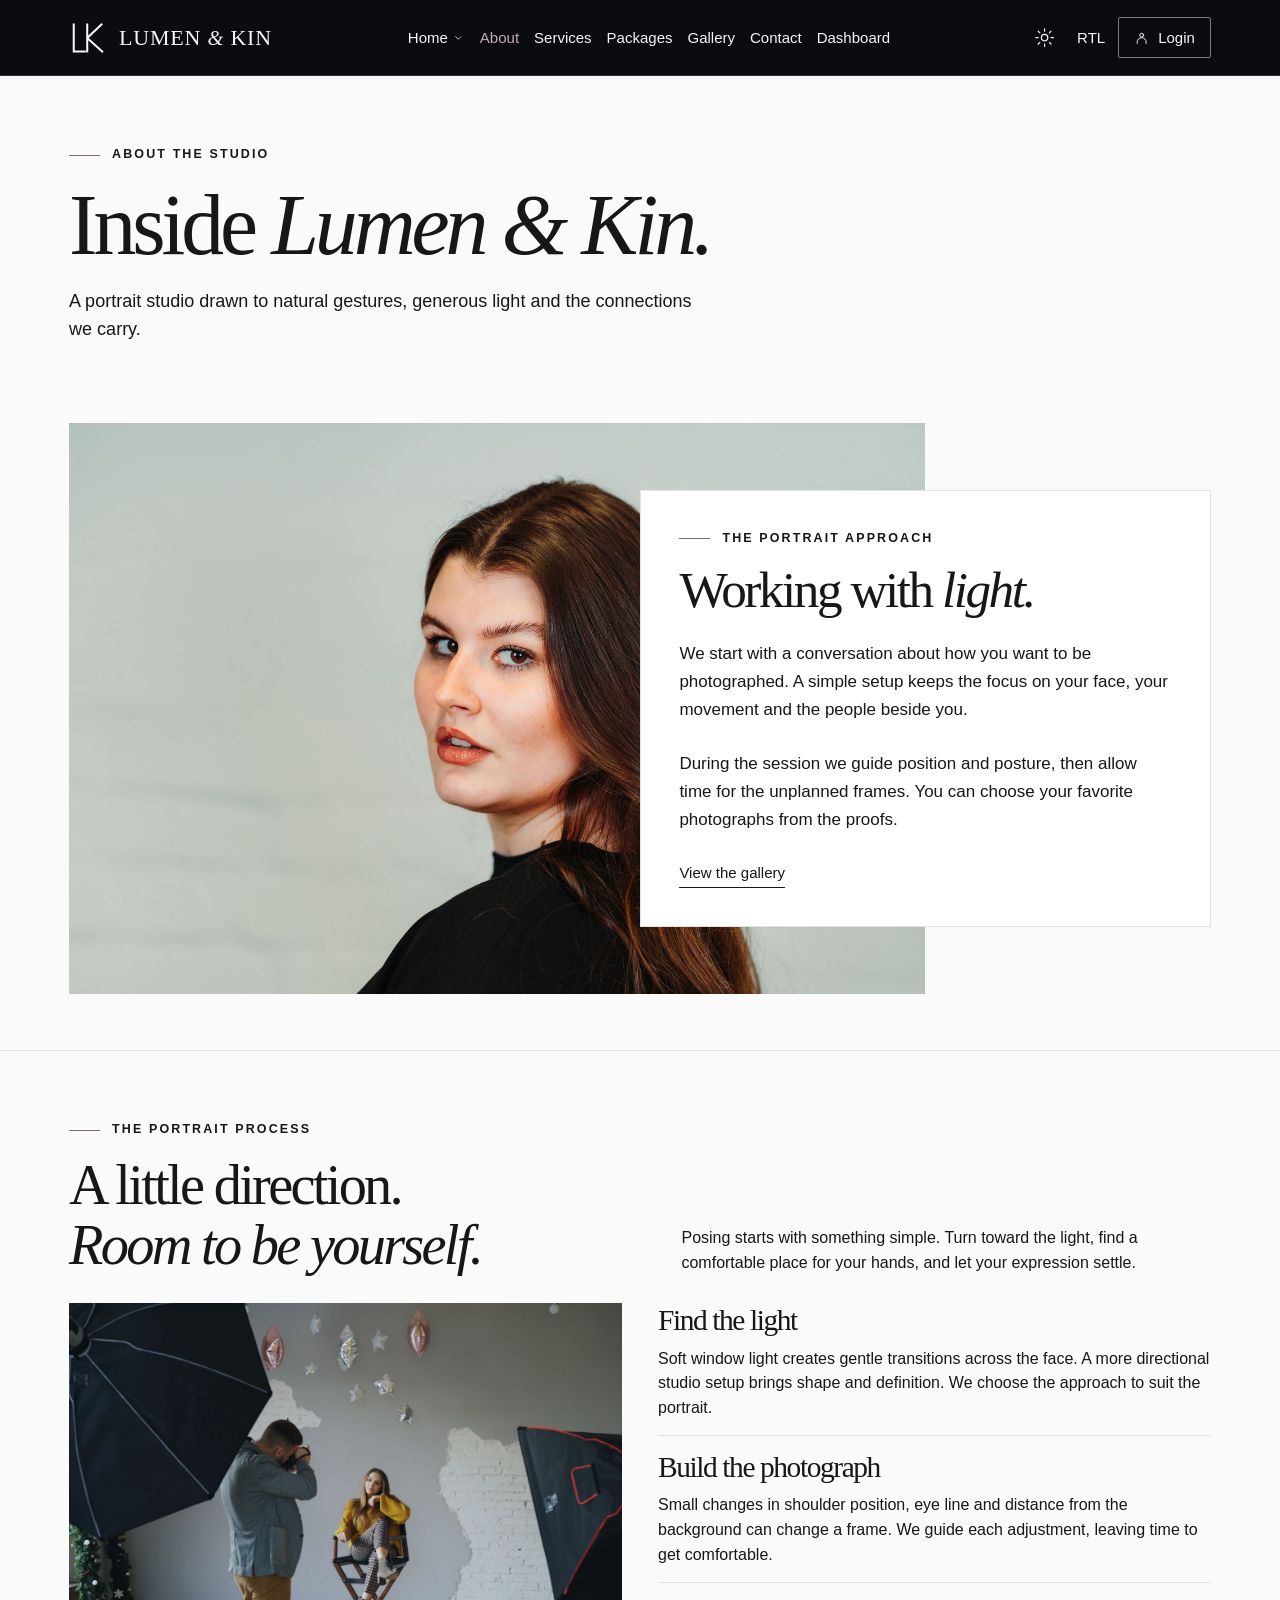
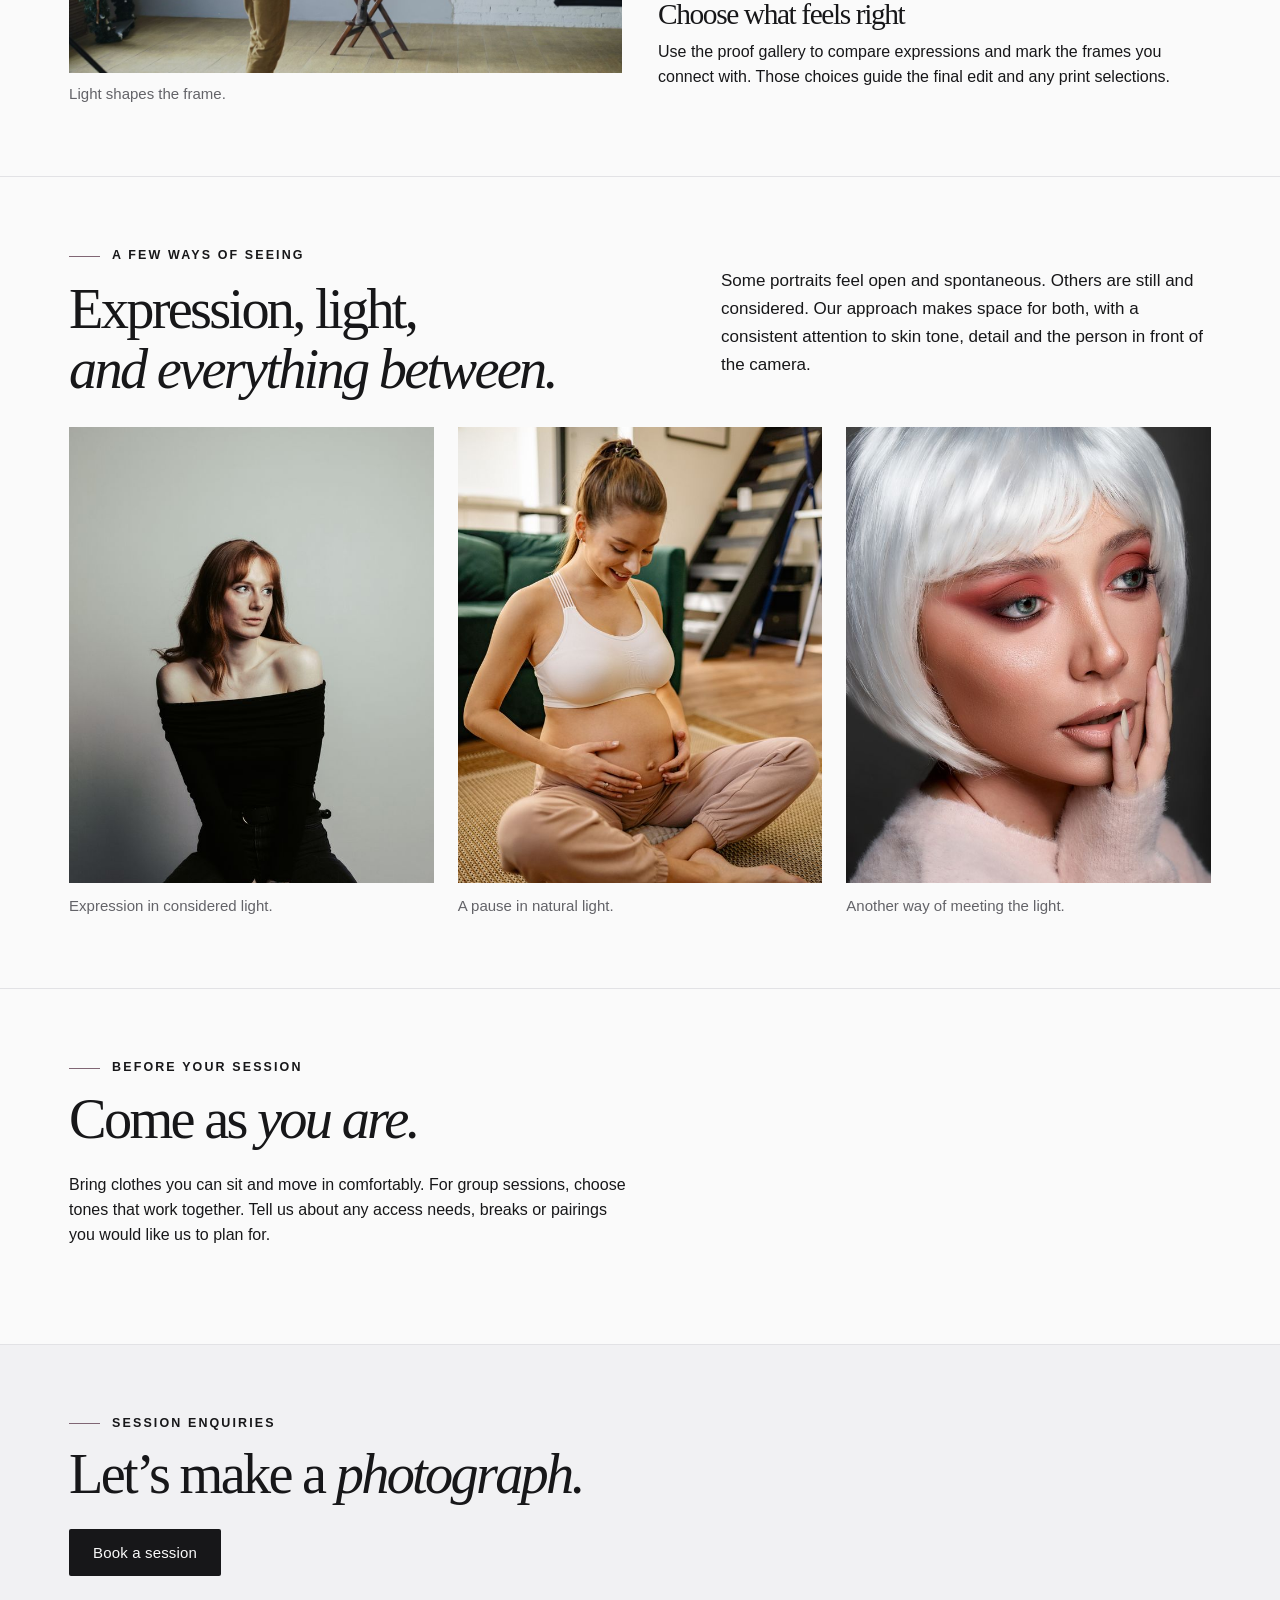
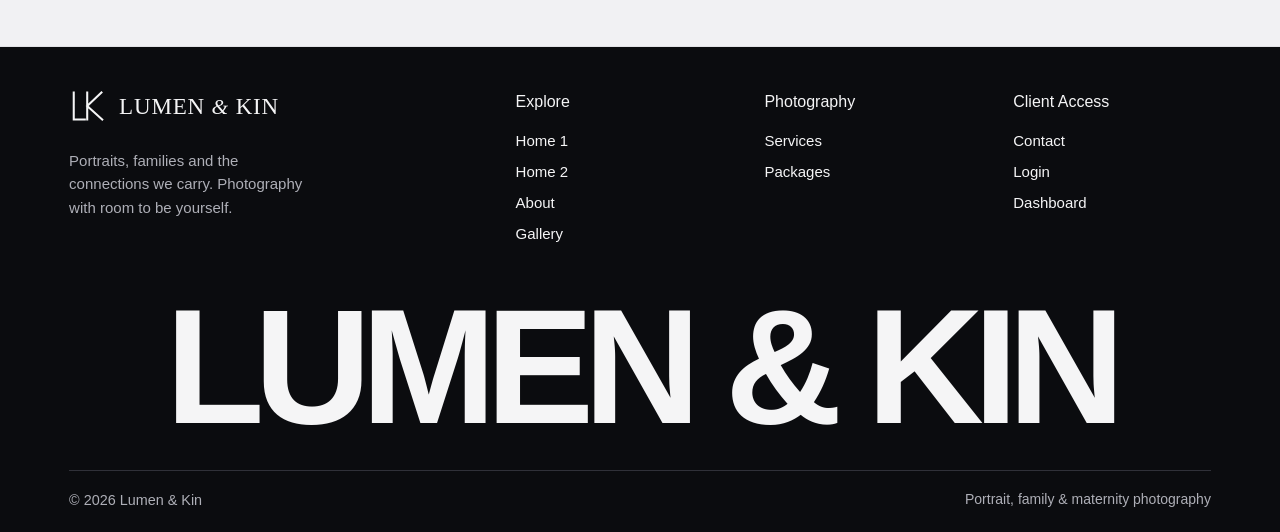
==== commit e476feba: "Fix tablet text softness and responsive image resolution sitewide" ====
--- a/pages/about.html
+++ b/pages/about.html
@@ -12,12 +12,15 @@
     <link rel="stylesheet" href="../assets/css/style.css?v=20261124logo" />
     <link rel="stylesheet" href="../assets/css/gallery.css?v=20261124" />
     <link rel="stylesheet" href="../assets/css/inner-pages.css?v=20261124b" />
-    <link rel="stylesheet" href="../assets/css/refinement.css?v=20261124b" />
+    <link
+      rel="stylesheet"
+      href="../assets/css/refinement.css?v=20261124sharp"
+    />
     <script src="../assets/js/prefs.js?v=20261124"></script>
     <link rel="stylesheet" href="../assets/css/footer.css?v=20261124" />
     <link
       rel="stylesheet"
-      href="../assets/css/corrections.css?v=20261124logo"
+      href="../assets/css/corrections.css?v=20261124sharp"
     />
     <link rel="stylesheet" href="../assets/css/editorial.css?v=20261124b" />
   </head>
@@ -171,9 +174,10 @@
             decoding="async"
             srcset="
               ../assets/images/targeted/about-light-small.jpg  640w,
-              ../assets/images/targeted/about-light.jpg       1600w
+              ../assets/images/targeted/about-light.jpg       1600w,
+              ../assets/images/targeted/about-light-large.jpg 3200w
             "
-            sizes="(max-width:740px) 100vw, 50vw"
+            sizes="(max-width:1024px) 100vw, 70vw"
             width="1600"
             height="1067"
           />
@@ -213,9 +217,10 @@
               decoding="async"
               srcset="
                 ../assets/images/refined/r-session-small.jpg  640w,
-                ../assets/images/refined/r-session.jpg       1600w
+                ../assets/images/refined/r-session.jpg       1600w,
+                ../assets/images/refined/r-session-large.jpg 2400w
               "
-              sizes="(max-width:740px) 100vw, 50vw"
+              sizes="(max-width:740px) 100vw, max(50vw, 660px)"
               width="1600"
               height="900"
             />
@@ -433,9 +438,9 @@
         </button>
       </div>
     </dialog>
-    <script defer src="../assets/js/site-config.js?v=20261124"></script>
+    <script defer src="../assets/js/site-config.js?v=20261124sharp"></script>
     <script defer src="../assets/js/catalog.js?v=20261124"></script>
     <script defer src="../assets/js/main.js?v=20261124"></script>
-    <script defer src="../assets/js/gallery.js?v=20261124"></script>
+    <script defer src="../assets/js/gallery.js?v=20261124sharp"></script>
   </body>
 </html>
--- a/assets/css/refinement.css
+++ b/assets/css/refinement.css
@@ -79,7 +79,7 @@
   background: var(--card);
   padding-block: 48px;
 }
-.physical-print {
+.print-paper {
   padding: clamp(18px, 3vw, 46px);
   background: #fff;
   transform: rotate(-2deg);
@@ -92,7 +92,7 @@
   height: auto;
 }
 .physical-print figcaption {
-  color: #636368;
+  color: var(--muted);
   margin-top: 20px;
 }
 .family-chapters {
--- a/assets/css/corrections.css
+++ b/assets/css/corrections.css
@@ -5,7 +5,7 @@
   gap: clamp(30px, 5vw, 80px);
   align-items: center;
 }
-.print-feature .physical-print {
+.print-feature .physical-print .print-paper {
   margin: 8px;
   padding: 18px;
   transform: rotate(-1.5deg);
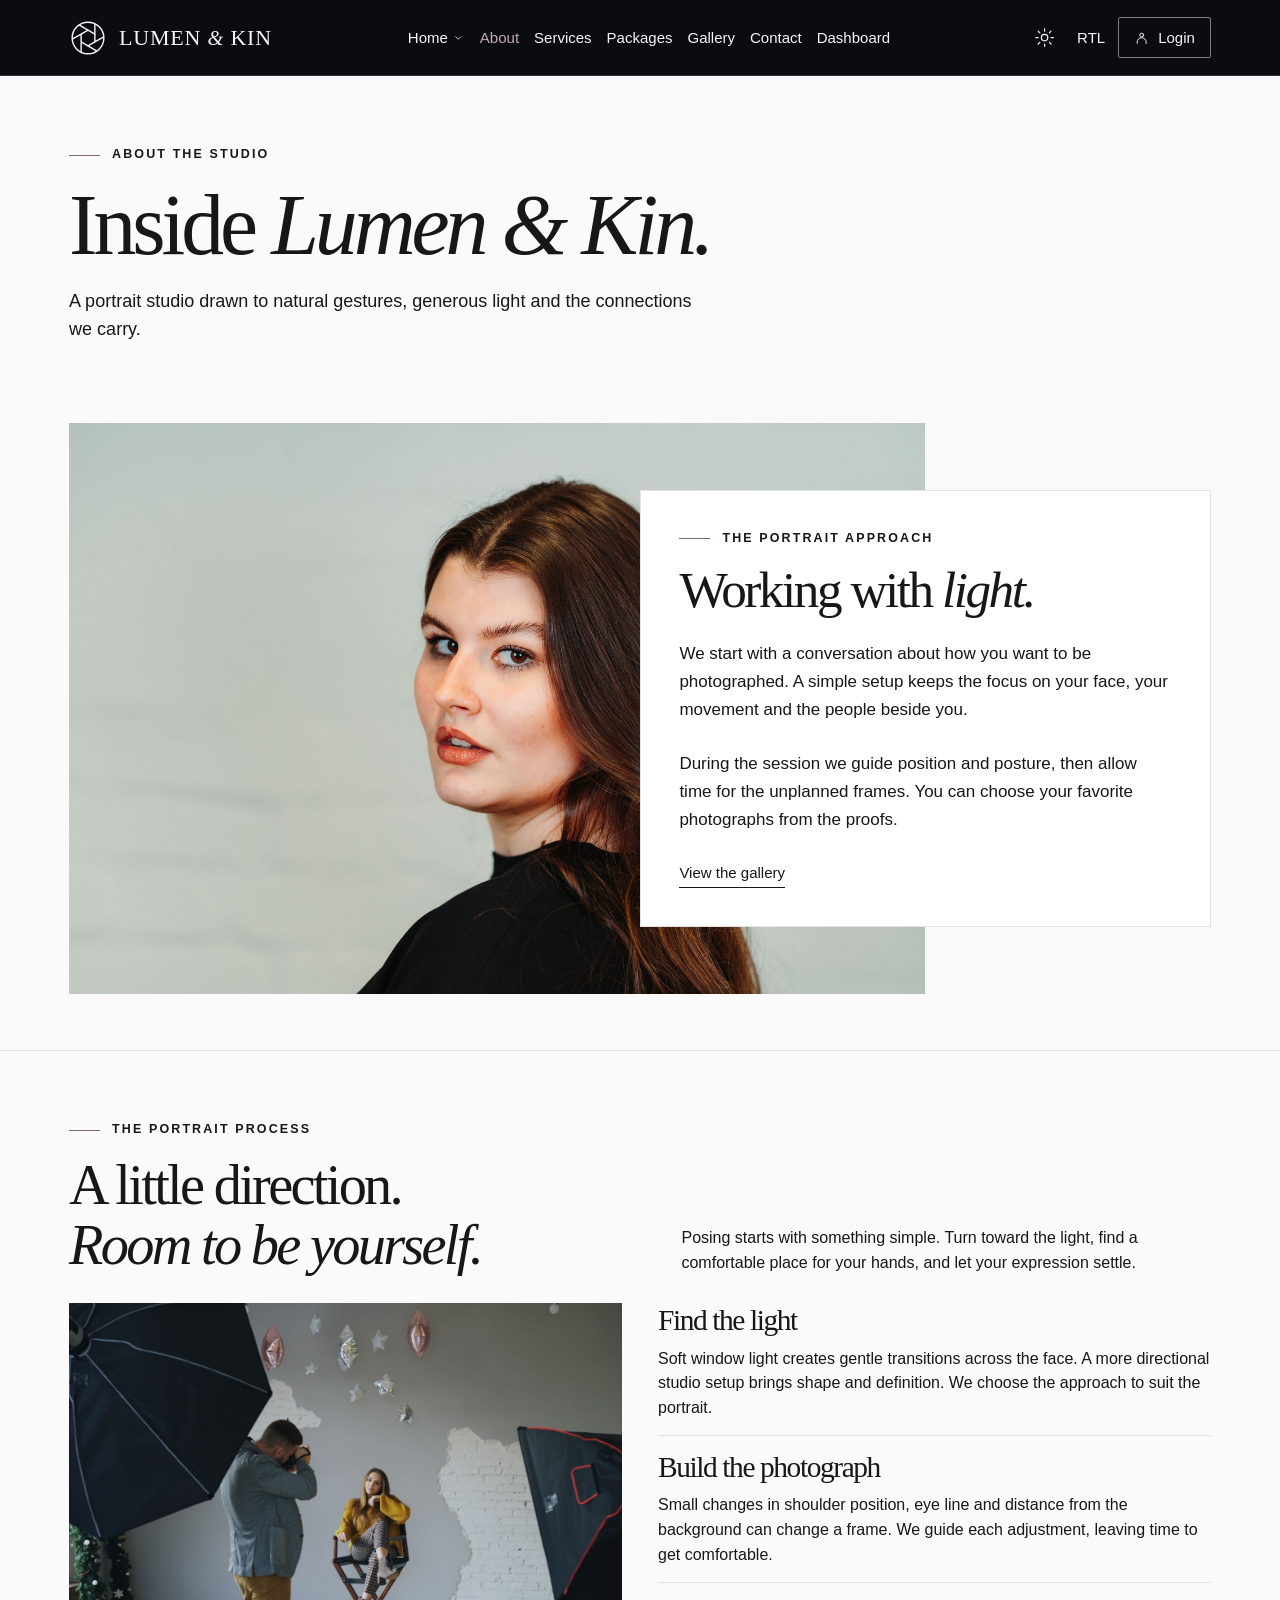
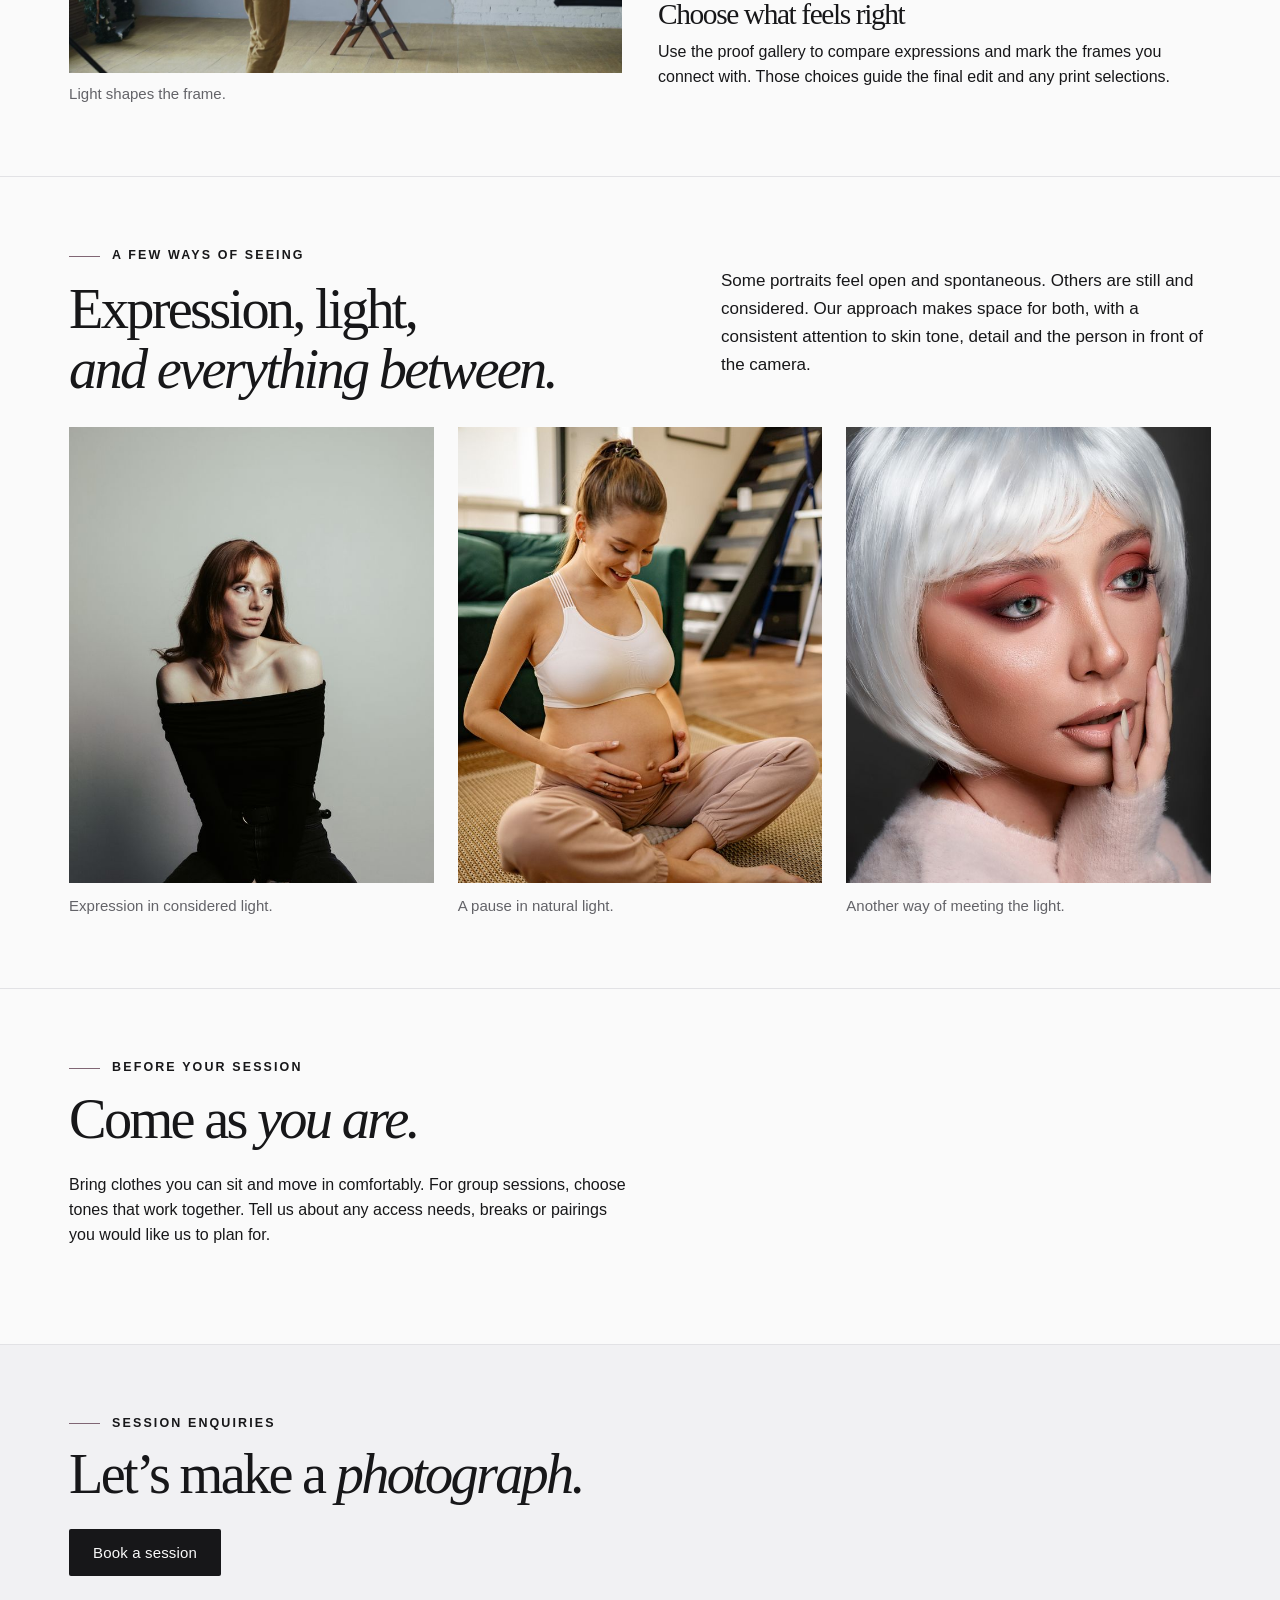
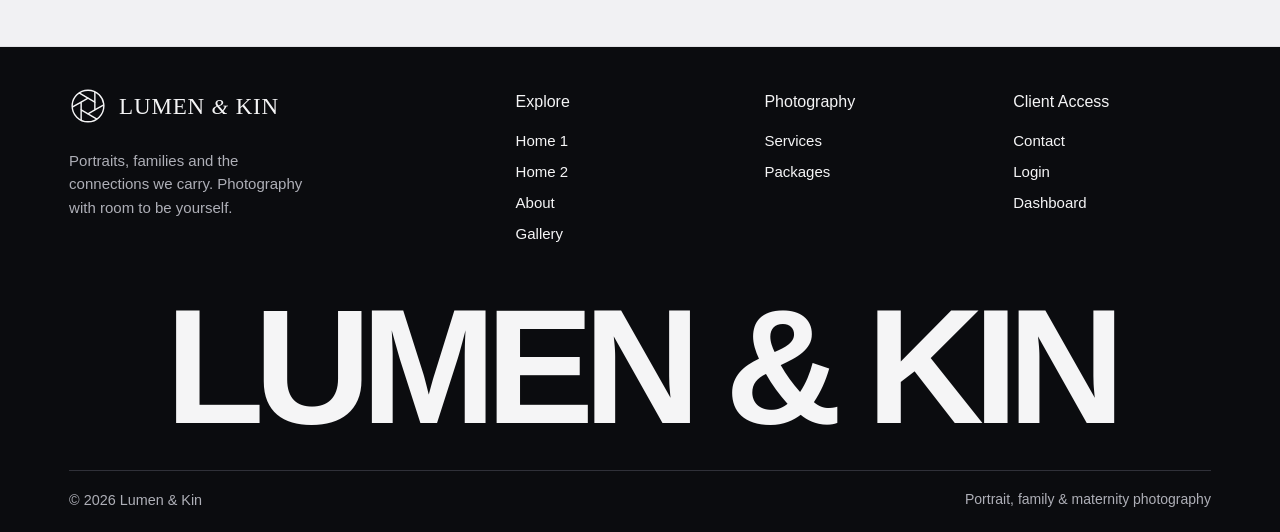
==== commit 0c86858b: "Refresh studio branding with a custom aperture logo" ====
--- a/pages/about.html
+++ b/pages/about.html
@@ -8,8 +8,8 @@
       name="description"
       content="Portrait, family and maternity photography at Lumen &amp; Kin."
     />
-    <link rel="icon" href="../assets/icons/mark.svg?v=20261124logo" />
-    <link rel="stylesheet" href="../assets/css/style.css?v=20261124logo" />
+    <link rel="icon" href="../assets/icons/mark.svg?v=20261125aperture" />
+    <link rel="stylesheet" href="../assets/css/style.css?v=20261125forms" />
     <link rel="stylesheet" href="../assets/css/gallery.css?v=20261124" />
     <link rel="stylesheet" href="../assets/css/inner-pages.css?v=20261124b" />
     <link
@@ -22,13 +22,15 @@
       rel="stylesheet"
       href="../assets/css/corrections.css?v=20261124sharp"
     />
-    <link rel="stylesheet" href="../assets/css/editorial.css?v=20261124b" />
+    <link rel="stylesheet" href="../assets/css/editorial.css?v=20261125about" />
   </head>
   <body data-page="about">
     <header>
       <a class="brand" href="../index.html" aria-label="Lumen &amp; Kin home"
         ><svg aria-hidden="true" viewBox="0 0 48 48" fill="none">
-          <use href="../assets/icons/brand-mark.svg#monogram"></use></svg
+          <use
+            href="../assets/icons/brand-mark.svg?v=20261125aperture#studio-mark"
+          ></use></svg
         ><span aria-hidden="true">LUMEN <i>&amp;</i> KIN</span></a
       >
       <nav>
@@ -110,7 +112,9 @@
       <div class="drawer-head">
         <a class="brand" href="../index.html" aria-label="Lumen &amp; Kin home"
           ><svg aria-hidden="true" viewBox="0 0 48 48" fill="none">
-            <use href="../assets/icons/brand-mark.svg#monogram"></use></svg
+            <use
+              href="../assets/icons/brand-mark.svg?v=20261125aperture#studio-mark"
+            ></use></svg
           ><span aria-hidden="true">LUMEN <i>&amp;</i> KIN</span></a
         ><button class="icon" data-close aria-label="Close navigation">
           <svg
@@ -339,7 +343,9 @@
             href="../index.html"
             aria-label="Lumen &amp; Kin home"
             ><svg aria-hidden="true" viewBox="0 0 48 48" fill="none">
-              <use href="../assets/icons/brand-mark.svg#monogram"></use></svg
+              <use
+                href="../assets/icons/brand-mark.svg?v=20261125aperture#studio-mark"
+              ></use></svg
             ><span aria-hidden="true">LUMEN <i>&amp;</i> KIN</span></a
           >
           <p>
@@ -442,5 +448,6 @@
     <script defer src="../assets/js/catalog.js?v=20261124"></script>
     <script defer src="../assets/js/main.js?v=20261124"></script>
     <script defer src="../assets/js/gallery.js?v=20261124sharp"></script>
+    <script defer src="../assets/js/form-controls.js?v=20261125forms"></script>
   </body>
 </html>
--- a/assets/css/style.css
+++ b/assets/css/style.css
@@ -399,9 +399,12 @@
   margin: 14px 0;
 }
 .packages strong {
-  font:
-    32px Georgia,
-    serif;
+  font-family: inherit;
+  font-size: 2rem;
+  font-weight: 400;
+  line-height: 1.2;
+  font-variant-numeric: lining-nums tabular-nums;
+  letter-spacing: normal;
 }
 .choice {
   border: 1px solid var(--line);
@@ -582,3 +585,78 @@
     scroll-behavior: auto !important;
   }
 }
+
+/* Shared form menus stay attached to their field at every screen size. */
+.formgrid > *,
+.formgrid label {
+  min-width: 0;
+}
+.select-trigger {
+  display: flex;
+  align-items: center;
+  justify-content: space-between;
+  gap: 12px;
+  width: 100%;
+  min-height: 50px;
+  margin-top: 6px;
+  padding: 12px;
+  border: 1px solid var(--line);
+  border-radius: 2px;
+  background: var(--paper);
+  color: var(--ink);
+  font: inherit;
+  text-align: start;
+  line-height: 1.5;
+}
+.select-trigger::after {
+  content: "";
+  flex: 0 0 8px;
+  height: 8px;
+  border-inline-end: 1.5px solid currentColor;
+  border-bottom: 1.5px solid currentColor;
+  transform: translateY(-2px) rotate(45deg);
+}
+.select-menu {
+  position: fixed;
+  z-index: 3000;
+  overflow-y: auto;
+  overscroll-behavior: contain;
+  padding: 4px;
+  border: 1px solid var(--line);
+  border-radius: 4px;
+  background: var(--paper);
+  color: var(--ink);
+  box-shadow: 0 8px 24px #0003;
+  font:
+    16px/1.5 "Helvetica Neue",
+    Arial,
+    sans-serif;
+  text-align: start;
+}
+.select-option {
+  min-height: 44px;
+  padding: 10px 12px;
+  overflow-wrap: anywhere;
+  cursor: pointer;
+}
+.select-option[aria-selected="true"] {
+  font-weight: 600;
+}
+.select-option.is-active,
+.select-option:not([aria-disabled="true"]):hover {
+  background: var(--card);
+  outline: 1px solid var(--accent);
+  outline-offset: -1px;
+}
+.select-option[aria-disabled="true"] {
+  opacity: 0.45;
+  cursor: default;
+}
+@media (max-width: 1180px) {
+  input,
+  select,
+  textarea,
+  .select-trigger {
+    font-size: 16px;
+  }
+}
--- a/assets/css/inner-pages.css
+++ b/assets/css/inner-pages.css
@@ -171,3 +171,18 @@
 body[data-page="about"] .story > img {
   object-position: center 65%;
 }
+
+@media (min-width: 741px) and (max-width: 1180px) {
+  .comparison-scroll table {
+    min-width: 0;
+  }
+  .comparison-scroll th,
+  .comparison-scroll td {
+    padding-inline: 10px;
+  }
+  .comparison-scroll th:last-child,
+  .comparison-scroll td:last-child {
+    white-space: nowrap;
+    font-variant-numeric: lining-nums tabular-nums;
+  }
+}
--- a/assets/css/refinement.css
+++ b/assets/css/refinement.css
@@ -53,21 +53,38 @@
 .craft-spread {
   display: grid;
   grid-template-columns: 1.2fr 1fr;
-  gap: 36px;
+  column-gap: 36px;
+  row-gap: 0;
   align-items: start;
 }
-.craft-spread > img {
+.craft-photo-wide {
   width: 100%;
   height: auto;
   max-height: 680px;
   object-fit: contain;
 }
-.craft-spread > div > img {
+.craft-photo-light {
   width: 100%;
   height: 240px;
   object-fit: cover;
   object-position: center 30%;
   margin-bottom: 24px;
+}
+.craft-photo-wide {
+  grid-column: 1;
+  grid-row: 1/4;
+}
+.craft-photo-light {
+  grid-column: 2;
+  grid-row: 1;
+}
+.craft-light {
+  grid-column: 2;
+  grid-row: 2;
+}
+.craft-movement {
+  grid-column: 2;
+  grid-row: 3;
 }
 .craft h3 {
   font-size: 28px;
@@ -180,9 +197,6 @@
   font-size: 22px;
 }
 @media (max-width: 1024px) {
-  .craft-spread {
-    gap: 24px;
-  }
   .contact-sheet {
     grid-template-columns: repeat(2, minmax(0, 1fr));
   }
@@ -219,18 +233,6 @@
     font-size: 14px;
     line-height: 1.4;
   }
-  .craft-spread {
-    grid-template-columns: 1fr;
-    gap: 24px;
-  }
-  .craft-spread > img {
-    max-height: 420px;
-  }
-  .craft-spread > div > img {
-    height: auto;
-    max-height: 360px;
-    object-fit: contain;
-  }
   .chapter-sequence {
     grid-template-columns: 1fr;
     gap: 24px;
@@ -280,3 +282,54 @@
     margin-bottom: 20px;
   }
 }
+
+@media (min-width: 741px) and (max-width: 1180px) {
+  .craft-spread {
+    grid-template-columns: 1fr 1fr;
+    gap: 22px 24px;
+  }
+  .craft-photo-wide,
+  .craft-photo-light {
+    grid-row: 1;
+    height: auto;
+    margin: 0;
+  }
+  .craft-photo-wide,
+  .craft-light {
+    grid-column: 1;
+  }
+  .craft-photo-light,
+  .craft-movement {
+    grid-column: 2;
+  }
+  .craft-light,
+  .craft-movement {
+    grid-row: 2;
+  }
+}
+@media (max-width: 740px) {
+  .craft-spread {
+    grid-template-columns: 1fr;
+    gap: 20px;
+  }
+  .craft-photo-wide,
+  .craft-photo-light,
+  .craft-light,
+  .craft-movement {
+    grid-column: 1;
+  }
+  .craft-photo-wide {
+    grid-row: 1;
+  }
+  .craft-light {
+    grid-row: 2;
+  }
+  .craft-photo-light {
+    grid-row: 3;
+    height: auto;
+    margin: 0;
+  }
+  .craft-movement {
+    grid-row: 4;
+  }
+}
--- a/assets/css/editorial.css
+++ b/assets/css/editorial.css
@@ -147,15 +147,6 @@
   .seeing-intro h2 {
     font-size: clamp(36px, 4.8vw, 52px);
   }
-  .light-study > figure {
-    grid-column: 1/-1;
-    grid-row: 1;
-  }
-  .light-study-copy {
-    grid-column: 3/-1;
-    grid-row: 2;
-    margin-top: -40px;
-  }
   .seeing-grid {
     gap: 18px;
   }
@@ -186,3 +177,50 @@
     aspect-ratio: 4/5;
   }
 }
+
+@media (min-width: 741px) and (max-width: 1180px) {
+  body[data-page="about"] .pagehead {
+    padding-block: 32px 20px;
+  }
+  body[data-page="about"] .pagehead p {
+    margin-bottom: 0;
+  }
+  .light-study {
+    grid-template-columns: 0.9fr 1.1fr;
+    gap: 0;
+    align-items: stretch;
+    padding-block: 0 36px;
+  }
+  .light-study > figure {
+    grid-column: 1;
+    grid-row: 1;
+    min-height: 360px;
+  }
+  .light-study > figure img {
+    height: 100%;
+    object-fit: cover;
+    object-position: 55% center;
+  }
+  .light-study-copy {
+    grid-column: 2;
+    grid-row: 1;
+    margin: 0;
+    padding: 26px;
+    display: flex;
+    flex-direction: column;
+    justify-content: center;
+    min-width: 0;
+  }
+  .light-study-copy h2 {
+    font-size: clamp(34px, 4.4vw, 46px);
+    margin: 14px 0 18px;
+  }
+  .light-study-copy p {
+    font-size: 16px;
+    line-height: 1.6;
+    margin: 0 0 18px;
+  }
+  .light-study-copy .textlink {
+    align-self: flex-start;
+  }
+}
